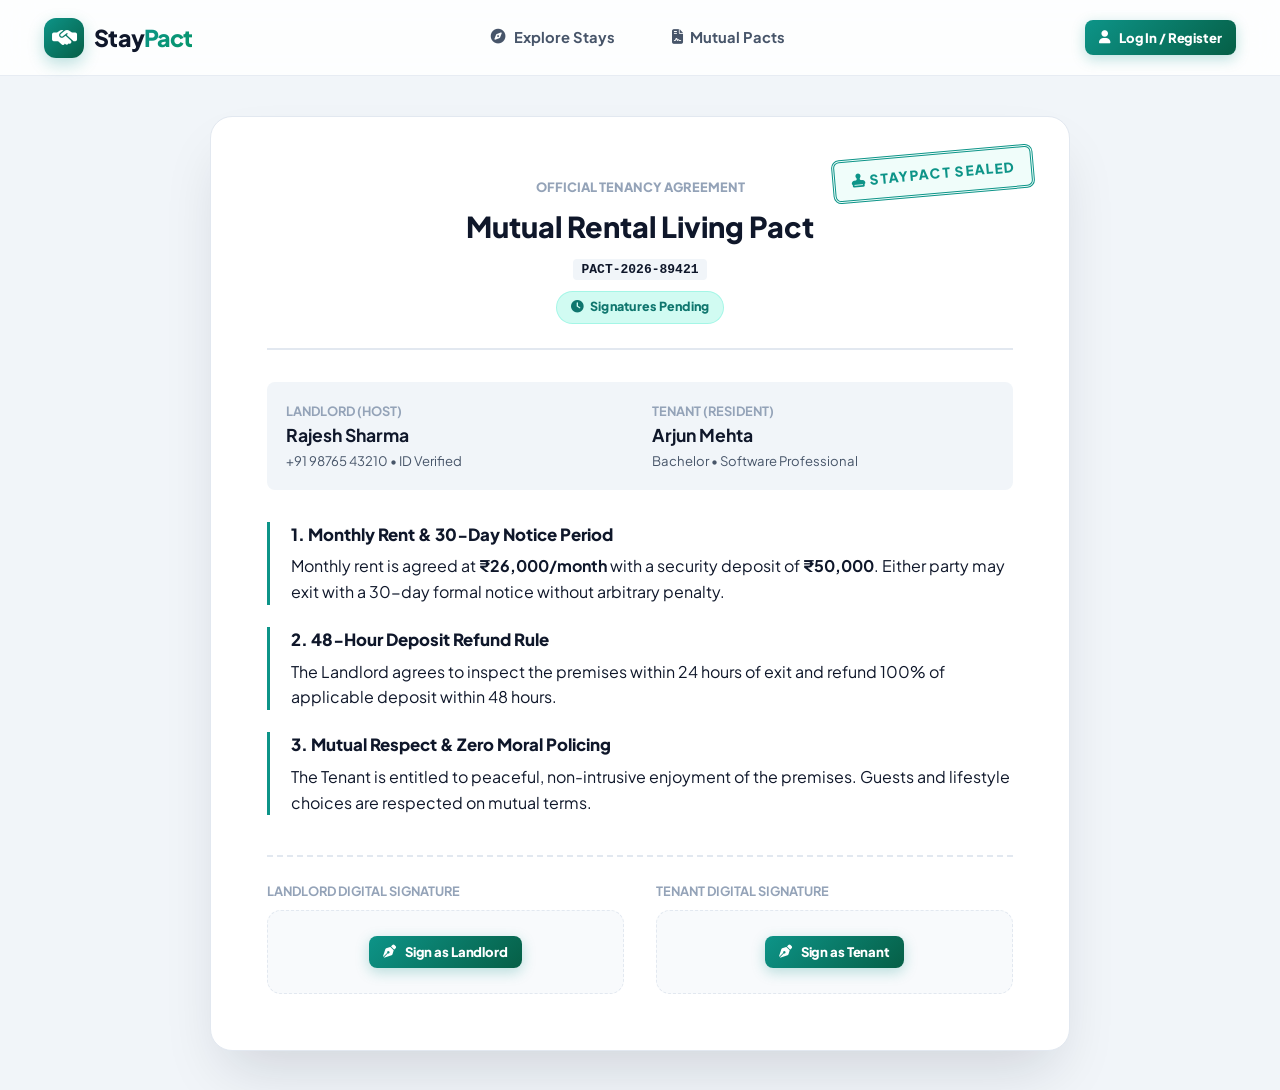
==== Frontend/html/agreement.html @ e6719d09 "Add project files" ====
<!DOCTYPE html>
<html lang="en">
<head>
  <meta charset="UTF-8">
  <meta name="viewport" content="width=device-width, initial-scale=1.0">
  <title>Digital Mutual Rental Pact | StayPact</title>
  
  <link rel="preconnect" href="https://fonts.googleapis.com">
  <link rel="preconnect" href="https://fonts.gstatic.com" crossorigin>
  <link href="https://fonts.googleapis.com/css2?family=Plus+Jakarta+Sans:wght@400;600;700;800&display=swap" rel="stylesheet">
  <link rel="stylesheet" href="https://cdnjs.cloudflare.com/ajax/libs/font-awesome/6.5.1/css/all.min.css">
  
  <link rel="stylesheet" href="css/style.css">
  <link rel="stylesheet" href="css/components.css">
</head>
<body style="background: #F1F5F9;">

  <nav class="navbar">
    <div class="container nav-wrapper">
      <a href="index.html" class="brand-logo">
        <div class="logo-icon"><i class="fa-solid fa-handshake-simple"></i></div>
        <span>Stay<span class="logo-highlight">Pact</span></span>
      </a>
      <button class="btn btn-outline btn-sm" onclick="window.print()"><i class="fa-solid fa-print"></i> Print / Save PDF</button>
    </div>
  </nav>

  <main class="container">
    <div class="agreement-document-paper">
      
      <div class="pact-stamp"><i class="fa-solid fa-stamp"></i> STAYPACT SEALED</div>

      <div style="text-align: center; border-bottom: 2px solid var(--border); padding-bottom: 1.5rem; margin-bottom: 2rem;">
        <span style="font-weight: 800; color: var(--text-muted); font-size: 0.8rem; text-transform: uppercase;">Official Tenancy Agreement</span>
        <h1 style="font-size: 1.8rem; font-weight: 900; margin: 0.3rem 0;">Mutual Rental Living Pact</h1>
        <span style="font-family: monospace; font-weight: 700; background: var(--bg-subtle); padding: 3px 8px; border-radius: 4px;">PACT-2026-89421</span>
        <div style="margin-top: 0.6rem;">
          <span class="badge badge-verified" id="pactStatusBadge"><i class="fa-solid fa-clock"></i> Signatures Pending</span>
        </div>
      </div>

      <!-- Parties -->
      <div style="display: grid; grid-template-columns: 1fr 1fr; gap: 1.5rem; background: var(--bg-subtle); padding: 1.2rem; border-radius: 8px; margin-bottom: 2rem;">
        <div>
          <h4 style="font-size: 0.8rem; color: var(--text-muted); text-transform: uppercase;">Landlord (Host)</h4>
          <div style="font-weight: 700; font-size: 1.1rem;">Rajesh Sharma</div>
          <div style="font-size: 0.82rem; color: var(--text-secondary);">+91 98765 43210 &bull; ID Verified</div>
        </div>
        <div>
          <h4 style="font-size: 0.8rem; color: var(--text-muted); text-transform: uppercase;">Tenant (Resident)</h4>
          <div style="font-weight: 700; font-size: 1.1rem;">Arjun Mehta</div>
          <div style="font-size: 0.82rem; color: var(--text-secondary);">Bachelor &bull; Software Professional</div>
        </div>
      </div>

      <!-- Clauses -->
      <div class="clause-block">
        <h4>1. Monthly Rent & 30-Day Notice Period</h4>
        <p>Monthly rent is agreed at <b>₹26,000/month</b> with a security deposit of <b>₹50,000</b>. Either party may exit with a 30-day formal notice without arbitrary penalty.</p>
      </div>

      <div class="clause-block">
        <h4>2. 48-Hour Deposit Refund Rule</h4>
        <p>The Landlord agrees to inspect the premises within 24 hours of exit and refund 100% of applicable deposit within 48 hours.</p>
      </div>

      <div class="clause-block">
        <h4>3. Mutual Respect & Zero Moral Policing</h4>
        <p>The Tenant is entitled to peaceful, non-intrusive enjoyment of the premises. Guests and lifestyle choices are respected on mutual terms.</p>
      </div>

      <!-- Interactive Signatures -->
      <div style="display: grid; grid-template-columns: 1fr 1fr; gap: 2rem; margin-top: 2.5rem; border-top: 2px dashed var(--border); padding-top: 1.5rem;">
        
        <div>
          <h5 style="color: var(--text-muted); font-size: 0.8rem; text-transform: uppercase; margin-bottom: 0.5rem;">Landlord Digital Signature</h5>
          <div id="landlordSignBox" class="signature-box">
            <button class="btn btn-primary btn-sm" onclick="signPact('landlord')">
              <i class="fa-solid fa-pen-nib"></i> Sign as Landlord
            </button>
          </div>
        </div>

        <div>
          <h5 style="color: var(--text-muted); font-size: 0.8rem; text-transform: uppercase; margin-bottom: 0.5rem;">Tenant Digital Signature</h5>
          <div id="tenantSignBox" class="signature-box">
            <button class="btn btn-primary btn-sm" onclick="signPact('tenant')">
              <i class="fa-solid fa-pen-nib"></i> Sign as Tenant
            </button>
          </div>
        </div>

      </div>

    </div>
  </main>

  <script src="js/app.js"></script>
</body>
</html>
---- Frontend/html/css/style.css ----
@import url('https://fonts.googleapis.com/css2?family=Plus+Jakarta+Sans:wght@400;500;600;700;800;900&display=swap');

/* ============================================================
   StayPact - Premium Design System (Modern Luxe & Glassmorphism)
   ============================================================ */

:root {
  /* Brand Palette */
  --primary: #0D9488;
  --primary-hover: #0F766E;
  --primary-light: #CCFBF1;
  --primary-glow: rgba(13, 148, 136, 0.28);
  --primary-gradient: linear-gradient(135deg, #0D9488 0%, #065F46 100%);
  
  --secondary: #6366F1;
  --secondary-hover: #4F46E5;
  --secondary-light: #EEF2FF;
  --secondary-gradient: linear-gradient(135deg, #6366F1 0%, #4338CA 100%);

  /* Neutrals & Dark Tones */
  --bg-main: #F8FAFC;
  --bg-surface: #FFFFFF;
  --bg-glass: rgba(255, 255, 255, 0.82);
  --bg-subtle: #F1F5F9;
  --border: #E2E8F0;
  --border-light: rgba(226, 232, 240, 0.7);

  --text-primary: #0F172A;
  --text-secondary: #475569;
  --text-muted: #94A3B8;

  /* Shadows & Depth */
  --shadow-sm: 0 2px 4px rgba(15, 23, 42, 0.04);
  --shadow-md: 0 8px 20px -4px rgba(15, 23, 42, 0.07);
  --shadow-lg: 0 16px 32px -6px rgba(15, 23, 42, 0.1);
  --shadow-xl: 0 25px 50px -12px rgba(15, 23, 42, 0.15);
  --shadow-glow: 0 8px 24px var(--primary-glow);

  /* Radius */
  --radius-sm: 8px;
  --radius-md: 14px;
  --radius-lg: 22px;
  --radius-full: 9999px;

  --font-family: 'Plus Jakarta Sans', system-ui, -apple-system, sans-serif;
  --transition: all 0.25s cubic-bezier(0.16, 1, 0.3, 1);
}

/* Base Reset */
*, *::before, *::after {
  box-sizing: border-box;
  margin: 0;
  padding: 0;
}

body {
  font-family: var(--font-family);
  background-color: var(--bg-main);
  background-image: 
    radial-gradient(circle at 10% 10%, rgba(204, 251, 241, 0.45) 0px, transparent 50%),
    radial-gradient(circle at 90% 20%, rgba(238, 242, 255, 0.45) 0px, transparent 50%);
  background-attachment: fixed;
  color: var(--text-primary);
  line-height: 1.6;
  -webkit-font-smoothing: antialiased;
  min-height: 100vh;
  display: flex;
  flex-direction: column;
}

a {
  color: inherit;
  text-decoration: none;
  transition: var(--transition);
}

button, input, select, textarea {
  font-family: inherit;
  font-size: inherit;
}

button {
  cursor: pointer;
  border: none;
  background: none;
  outline: none;
}

img {
  max-width: 100%;
  display: block;
}

.container {
  width: 100%;
  max-width: 1240px;
  margin: 0 auto;
  padding: 0 1.5rem;
}

/* Glassmorphic Navbar */
.navbar {
  position: sticky;
  top: 0;
  z-index: 100;
  background: rgba(255, 255, 255, 0.85);
  backdrop-filter: blur(16px);
  -webkit-backdrop-filter: blur(16px);
  border-bottom: 1px solid rgba(226, 232, 240, 0.8);
  height: 76px;
  display: flex;
  align-items: center;
  transition: var(--transition);
}

.navbar .nav-wrapper {
  display: flex;
  align-items: center;
  justify-content: space-between;
  width: 100%;
}

.brand-logo {
  display: flex;
  align-items: center;
  gap: 0.65rem;
  font-size: 1.45rem;
  font-weight: 900;
  letter-spacing: -0.04em;
  color: var(--text-primary);
}

.brand-logo .logo-icon {
  width: 40px;
  height: 40px;
  background: var(--primary-gradient);
  color: white;
  border-radius: 12px;
  display: flex;
  align-items: center;
  justify-content: center;
  font-size: 1.25rem;
  box-shadow: 0 6px 16px var(--primary-glow);
  transition: var(--transition);
}

.brand-logo:hover .logo-icon {
  transform: rotate(-5deg) scale(1.05);
}

.brand-logo .logo-highlight {
  background: linear-gradient(135deg, #0D9488 0%, #059669 100%);
  -webkit-background-clip: text;
  background-clip: text;
  -webkit-text-fill-color: transparent;
}

.nav-links {
  display: flex;
  align-items: center;
  gap: 2rem;
  list-style: none;
}

.nav-link {
  font-size: 0.92rem;
  font-weight: 700;
  color: var(--text-secondary);
  display: flex;
  align-items: center;
  gap: 0.45rem;
  padding: 0.4rem 0.8rem;
  border-radius: var(--radius-full);
}

.nav-link:hover, .nav-link.active {
  color: var(--primary);
  background: var(--primary-light);
}

/* Modern Gradient Buttons */
.btn {
  display: inline-flex;
  align-items: center;
  justify-content: center;
  gap: 0.55rem;
  padding: 0.7rem 1.4rem;
  border-radius: var(--radius-md);
  font-weight: 800;
  font-size: 0.92rem;
  letter-spacing: -0.01em;
  transition: var(--transition);
  text-align: center;
  white-space: nowrap;
}

.btn-primary {
  background: var(--primary-gradient);
  color: white;
  box-shadow: 0 4px 14px var(--primary-glow);
}

.btn-primary:hover {
  transform: translateY(-2px);
  box-shadow: 0 8px 22px var(--primary-glow);
}

.btn-outline {
  background: rgba(255, 255, 255, 0.9);
  border: 1.5px solid var(--border);
  color: var(--text-primary);
  backdrop-filter: blur(8px);
}

.btn-outline:hover {
  border-color: var(--primary);
  color: var(--primary);
  background: var(--primary-light);
  transform: translateY(-2px);
}

.btn-sm {
  padding: 0.45rem 0.9rem;
  font-size: 0.82rem;
  border-radius: var(--radius-sm);
}

.btn-lg {
  padding: 0.9rem 2rem;
  font-size: 1.05rem;
  border-radius: var(--radius-lg);
}

/* Badges */
.badge {
  display: inline-flex;
  align-items: center;
  gap: 0.45rem;
  padding: 0.35rem 0.85rem;
  border-radius: var(--radius-full);
  font-size: 0.78rem;
  font-weight: 800;
  letter-spacing: 0.02em;
  backdrop-filter: blur(8px);
}

.badge-bachelor {
  background: rgba(224, 231, 255, 0.9);
  color: #3730A3;
  border: 1px solid rgba(199, 210, 254, 0.8);
}

.badge-family {
  background: rgba(254, 243, 199, 0.9);
  color: #92400E;
  border: 1px solid rgba(253, 230, 138, 0.8);
}

.badge-verified {
  background: rgba(204, 251, 241, 0.9);
  color: #0F766E;
  border: 1px solid rgba(153, 246, 228, 0.8);
}

/* Footer */
.footer {
  margin-top: auto;
  background: #0B1120;
  color: #94A3B8;
  padding: 4rem 0 2rem;
  font-size: 0.92rem;
  border-top: 1px solid #1E293B;
}

.footer-grid {
  display: grid;
  grid-template-columns: 2fr repeat(3, 1fr);
  gap: 3rem;
  margin-bottom: 3rem;
}

.footer-title {
  color: white;
  font-size: 1rem;
  font-weight: 800;
  margin-bottom: 1.2rem;
  letter-spacing: -0.02em;
}

.footer-links {
  list-style: none;
  display: flex;
  flex-direction: column;
  gap: 0.75rem;
}

.footer-links a:hover {
  color: white;
  transform: translateX(4px);
}

@media (max-width: 900px) {
  .nav-links { display: none; }
  .footer-grid { grid-template-columns: 1fr 1fr; gap: 2rem; }
}
@media (max-width: 600px) {
  .footer-grid { grid-template-columns: 1fr; }
}
---- Frontend/html/css/components.css ----
/* ============================================================
   StayPact - Premium Component Styles
   ============================================================ */

/* Floating Hero Search Box */
.hero-search-wrapper {
  background: rgba(255, 255, 255, 0.92);
  backdrop-filter: blur(20px);
  -webkit-backdrop-filter: blur(20px);
  border-radius: var(--radius-lg);
  box-shadow: 0 24px 60px -15px rgba(15, 23, 42, 0.12), 0 0 0 1px rgba(255, 255, 255, 0.8);
  border: 1px solid var(--border);
  padding: 1.2rem;
  display: grid;
  grid-template-columns: 1.2fr 1fr 1fr auto;
  gap: 1.2rem;
  align-items: center;
  transition: var(--transition);
}

.hero-search-wrapper:focus-within {
  box-shadow: 0 30px 70px -12px var(--primary-glow), 0 0 0 2px var(--primary);
}

.search-field {
  display: flex;
  flex-direction: column;
  gap: 0.35rem;
  padding: 0.5rem 0.9rem;
  border-radius: var(--radius-md);
  transition: var(--transition);
  background: var(--bg-subtle);
  border: 1px solid transparent;
}

.search-field:hover, .search-field:focus-within {
  background: white;
  border-color: var(--border);
  box-shadow: var(--shadow-sm);
}

.search-field label {
  font-size: 0.72rem;
  font-weight: 800;
  text-transform: uppercase;
  letter-spacing: 0.05em;
  color: var(--text-muted);
}

.search-field input, .search-field select {
  border: none;
  background: transparent;
  font-size: 0.98rem;
  font-weight: 700;
  color: var(--text-primary);
  outline: none;
  width: 100%;
  cursor: pointer;
}

/* Category Filter Pills */
.category-pills-row {
  display: flex;
  align-items: center;
  gap: 0.8rem;
  overflow-x: auto;
  padding: 1.2rem 0;
  scrollbar-width: none;
}
.category-pills-row::-webkit-scrollbar { display: none; }

.category-pill {
  padding: 0.65rem 1.3rem;
  background: rgba(255, 255, 255, 0.85);
  backdrop-filter: blur(8px);
  border: 1px solid var(--border);
  border-radius: var(--radius-full);
  font-size: 0.88rem;
  font-weight: 700;
  color: var(--text-secondary);
  white-space: nowrap;
  cursor: pointer;
  box-shadow: var(--shadow-sm);
  transition: var(--transition);
}

.category-pill:hover, .category-pill.active {
  background: var(--primary);
  border-color: var(--primary);
  color: white;
  transform: translateY(-2px);
  box-shadow: 0 6px 18px var(--primary-glow);
}

/* Luxe Property Cards */
.property-grid {
  display: grid;
  grid-template-columns: repeat(auto-fill, minmax(320px, 1fr));
  gap: 2rem;
}

.property-card {
  background: rgba(255, 255, 255, 0.95);
  backdrop-filter: blur(12px);
  border-radius: var(--radius-lg);
  border: 1px solid rgba(226, 232, 240, 0.9);
  overflow: hidden;
  box-shadow: 0 4px 16px rgba(15, 23, 42, 0.05);
  transition: transform 0.35s cubic-bezier(0.16, 1, 0.3, 1), box-shadow 0.35s cubic-bezier(0.16, 1, 0.3, 1);
  display: flex;
  flex-direction: column;
}

.property-card:hover {
  transform: translateY(-8px);
  box-shadow: 0 20px 40px -10px rgba(15, 23, 42, 0.12), 0 0 0 1px rgba(13, 148, 136, 0.4);
}

.card-img-container {
  position: relative;
  width: 100%;
  height: 230px;
  background: #E2E8F0;
  overflow: hidden;
}

.card-img-container img {
  width: 100%;
  height: 100%;
  object-fit: cover;
  transition: transform 0.6s cubic-bezier(0.16, 1, 0.3, 1);
}

.property-card:hover .card-img-container img {
  transform: scale(1.08);
}

.card-badge-top-left {
  position: absolute;
  top: 14px;
  left: 14px;
  z-index: 2;
}

.card-body {
  padding: 1.4rem;
  display: flex;
  flex-direction: column;
  gap: 0.85rem;
  flex: 1;
}

.card-location {
  font-size: 0.82rem;
  font-weight: 700;
  color: var(--primary);
  display: flex;
  align-items: center;
  gap: 0.35rem;
}

.card-title {
  font-size: 1.15rem;
  font-weight: 800;
  color: var(--text-primary);
  line-height: 1.4;
  letter-spacing: -0.02em;
}

.card-title:hover {
  color: var(--primary);
}

/* Mutual Terms Accent Box */
.card-terms-box {
  background: rgba(240, 253, 244, 0.9);
  border: 1px dashed #86EFAC;
  border-radius: var(--radius-md);
  padding: 0.65rem 0.9rem;
  font-size: 0.8rem;
  font-weight: 700;
  color: #166534;
  display: flex;
  align-items: center;
  justify-content: space-between;
}

.card-footer {
  margin-top: auto;
  padding-top: 1rem;
  border-top: 1px solid var(--border);
  display: flex;
  align-items: center;
  justify-content: space-between;
}

.price-amount {
  font-size: 1.4rem;
  font-weight: 900;
  color: var(--text-primary);
  letter-spacing: -0.03em;
}

/* Split Explorer Layout */
.explorer-layout {
  display: grid;
  grid-template-columns: 1.2fr 1fr;
  height: calc(100vh - 76px);
  overflow: hidden;
}

.explorer-listings-pane {
  overflow-y: auto;
  padding: 1.8rem 2.2rem;
}

.explorer-map-pane {
  height: 100%;
}

#leafletMap {
  width: 100%;
  height: 100%;
}

/* Modern Glowing Map Price Pin */
.map-price-pin {
  background: white;
  border: 2px solid var(--primary);
  border-radius: var(--radius-full);
  padding: 5px 12px;
  font-weight: 800;
  font-size: 0.85rem;
  color: var(--text-primary);
  box-shadow: 0 6px 16px rgba(15, 23, 42, 0.2);
  transition: var(--transition);
}

.map-price-pin:hover {
  background: var(--primary);
  color: white;
  transform: scale(1.12);
}

/* Official Digital Agreement Paper */
.agreement-document-paper {
  background: #FFFFFF;
  border: 1px solid var(--border);
  border-radius: var(--radius-lg);
  box-shadow: 0 30px 60px -15px rgba(15, 23, 42, 0.15);
  max-width: 860px;
  margin: 2.5rem auto;
  padding: 3.5rem;
  position: relative;
}

.pact-stamp {
  position: absolute;
  top: 35px;
  right: 35px;
  border: 3px double #0D9488;
  color: #0D9488;
  padding: 8px 16px;
  font-size: 0.85rem;
  font-weight: 900;
  letter-spacing: 0.1em;
  text-transform: uppercase;
  border-radius: 8px;
  transform: rotate(-5deg);
  background: #F0FDFA;
}

.clause-block {
  border-left: 3.5px solid var(--primary);
  padding-left: 1.3rem;
  margin-bottom: 1.4rem;
}

.clause-block h4 {
  font-size: 1.05rem;
  font-weight: 800;
  margin-bottom: 0.3rem;
}

.signature-box {
  background: #F8FAFC;
  border: 1.5px dashed var(--border);
  border-radius: var(--radius-md);
  padding: 1.6rem;
  text-align: center;
  transition: var(--transition);
}

.signature-box.signed {
  border-color: #10B981;
  background: #F0FDF4;
}

.digital-signature-line {
  font-family: 'Brush Script MT', cursive, sans-serif;
  font-size: 2.2rem;
  color: #0F766E;
  margin: 0.8rem 0 0.3rem;
}

/* Modal Dialog */
.modal-overlay {
  position: fixed;
  top: 0; left: 0; width: 100%; height: 100%;
  background: rgba(15, 23, 42, 0.6);
  backdrop-filter: blur(8px);
  -webkit-backdrop-filter: blur(8px);
  z-index: 1000;
  display: flex;
  align-items: center;
  justify-content: center;
  padding: 1.5rem;
  opacity: 0;
  visibility: hidden;
  transition: var(--transition);
}

.modal-overlay.active {
  opacity: 1;
  visibility: visible;
}

.modal-card {
  background: white;
  border-radius: var(--radius-lg);
  max-width: 620px;
  width: 100%;
  max-height: 90vh;
  overflow-y: auto;
  padding: 2.2rem;
  box-shadow: var(--shadow-xl);
  transform: translateY(20px) scale(0.97);
  transition: var(--transition);
}

.modal-overlay.active .modal-card {
  transform: translateY(0) scale(1);
}

.modal-header {
  display: flex;
  align-items: center;
  justify-content: space-between;
  margin-bottom: 1.4rem;
  border-bottom: 1px solid var(--border);
  padding-bottom: 0.9rem;
}

.modal-header h3 {
  font-size: 1.3rem;
  font-weight: 800;
  letter-spacing: -0.02em;
}

/* Toast Notification */
.toast {
  position: fixed;
  bottom: 28px;
  right: 28px;
  background: #065F46;
  color: white;
  padding: 0.9rem 1.6rem;
  border-radius: var(--radius-md);
  box-shadow: 0 20px 35px -10px rgba(6, 95, 70, 0.5);
  font-weight: 700;
  z-index: 9999;
  display: flex;
  align-items: center;
  gap: 0.6rem;
  animation: toastIn 0.3s ease;
}

@keyframes toastIn {
  from { transform: translateY(100%); opacity: 0; }
  to { transform: translateY(0); opacity: 1; }
}

@media (max-width: 1024px) {
  .hero-search-wrapper { grid-template-columns: 1fr 1fr; }
  .explorer-layout { grid-template-columns: 1fr; height: auto; }
  .explorer-map-pane { display: none; }
}
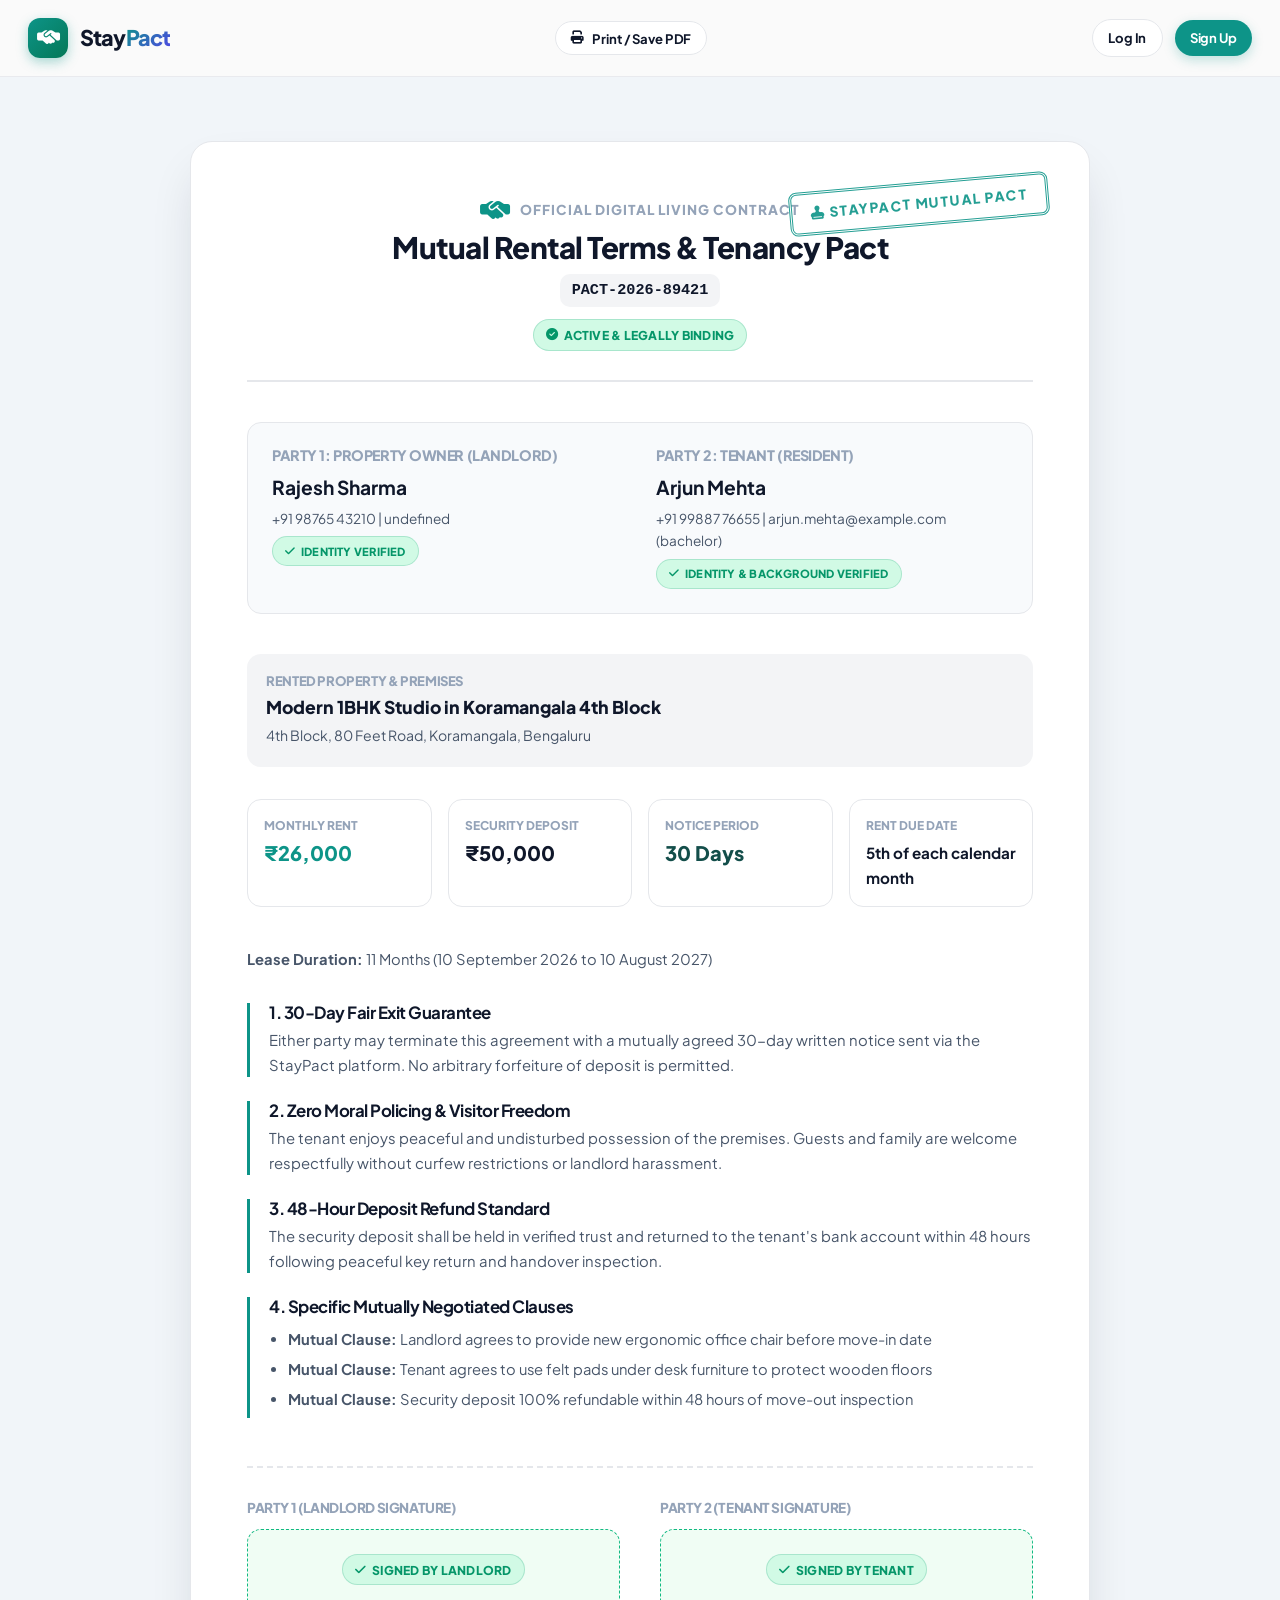
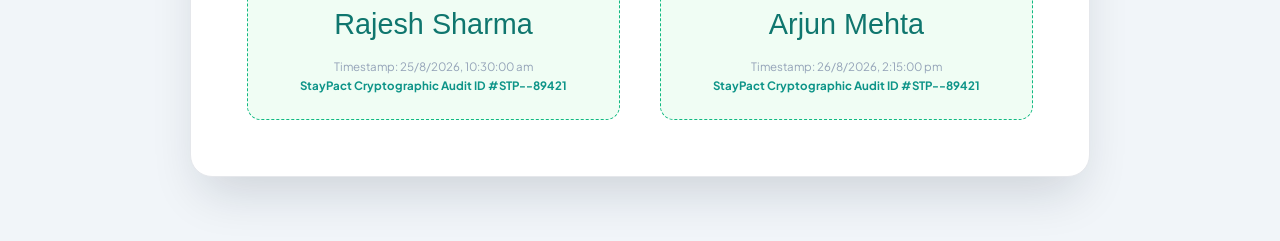
==== commit 78b6897b: "Changed js and added chat feature along  with better signup page" ====
--- a/Frontend/html/agreement.html
+++ b/Frontend/html/agreement.html
@@ -3,98 +3,255 @@
 <head>
   <meta charset="UTF-8">
   <meta name="viewport" content="width=device-width, initial-scale=1.0">
-  <title>Digital Mutual Rental Pact | StayPact</title>
+  <title>Digital Mutual Rental Pact | StayPact Verified Contract</title>
   
+  <!-- Google Fonts & Font Awesome Icons -->
   <link rel="preconnect" href="https://fonts.googleapis.com">
   <link rel="preconnect" href="https://fonts.gstatic.com" crossorigin>
-  <link href="https://fonts.googleapis.com/css2?family=Plus+Jakarta+Sans:wght@400;600;700;800&display=swap" rel="stylesheet">
+  <link href="https://fonts.googleapis.com/css2?family=Plus+Jakarta+Sans:wght@400;500;600;700;800;900&display=swap" rel="stylesheet">
   <link rel="stylesheet" href="https://cdnjs.cloudflare.com/ajax/libs/font-awesome/6.5.1/css/all.min.css">
   
+  <!-- CSS Styles -->
   <link rel="stylesheet" href="css/style.css">
   <link rel="stylesheet" href="css/components.css">
+  <link rel="stylesheet" href="css/dashboards.css">
+  <style>
+    .modal-overlay {
+      display: none;
+      position: fixed;
+      top: 0;
+      left: 0;
+      right: 0;
+      bottom: 0;
+      background: rgba(15, 23, 42, 0.7);
+      backdrop-filter: blur(6px);
+      z-index: 1000;
+      align-items: center;
+      justify-content: center;
+      padding: 1rem;
+    }
+    .modal-overlay.active {
+      display: flex;
+    }
+    .modal-card {
+      background: white;
+      border-radius: var(--radius-lg);
+      max-width: 500px;
+      width: 100%;
+      box-shadow: var(--shadow-xl);
+      overflow: hidden;
+      border: 1px solid var(--border);
+    }
+    .modal-header {
+      display: flex;
+      justify-content: space-between;
+      align-items: center;
+      padding: 1.2rem 1.5rem;
+      border-bottom: 1px solid var(--border);
+    }
+    .modal-close-btn {
+      font-size: 1.5rem;
+      color: var(--text-muted);
+      cursor: pointer;
+    }
+    .modal-body {
+      padding: 1.5rem;
+    }
+    .modal-footer {
+      display: flex;
+      justify-content: flex-end;
+      gap: 0.8rem;
+      padding: 1rem 1.5rem;
+      border-top: 1px solid var(--border);
+      background: #F8FAFC;
+    }
+  </style>
 </head>
 <body style="background: #F1F5F9;">
 
+  <!-- Navbar -->
   <nav class="navbar">
     <div class="container nav-wrapper">
       <a href="index.html" class="brand-logo">
-        <div class="logo-icon"><i class="fa-solid fa-handshake-simple"></i></div>
-        <span>Stay<span class="logo-highlight">Pact</span></span>
+        <div class="logo-symbol"><i class="fa-solid fa-handshake-simple"></i></div>
+        <span class="logo-text">Stay<span class="logo-highlight">Pact</span></span>
       </a>
-      <button class="btn btn-outline btn-sm" onclick="window.print()"><i class="fa-solid fa-print"></i> Print / Save PDF</button>
+
+      <div style="display: flex; align-items: center; gap: 1rem;">
+        <button class="btn btn-outline btn-sm" onclick="printAgreement()">
+          <i class="fa-solid fa-print"></i> Print / Save PDF
+        </button>
+      </div>
+
+      <div class="nav-actions" id="navActions">
+        <!-- Injected via main.js -->
+      </div>
     </div>
   </nav>
 
-  <main class="container">
+  <!-- Agreement Document Paper Layout -->
+  <main class="container" style="padding: 2rem 0;">
+    
     <div class="agreement-document-paper">
       
-      <div class="pact-stamp"><i class="fa-solid fa-stamp"></i> STAYPACT SEALED</div>
-
-      <div style="text-align: center; border-bottom: 2px solid var(--border); padding-bottom: 1.5rem; margin-bottom: 2rem;">
-        <span style="font-weight: 800; color: var(--text-muted); font-size: 0.8rem; text-transform: uppercase;">Official Tenancy Agreement</span>
-        <h1 style="font-size: 1.8rem; font-weight: 900; margin: 0.3rem 0;">Mutual Rental Living Pact</h1>
-        <span style="font-family: monospace; font-weight: 700; background: var(--bg-subtle); padding: 3px 8px; border-radius: 4px;">PACT-2026-89421</span>
-        <div style="margin-top: 0.6rem;">
-          <span class="badge badge-verified" id="pactStatusBadge"><i class="fa-solid fa-clock"></i> Signatures Pending</span>
-        </div>
-      </div>
-
-      <!-- Parties -->
-      <div style="display: grid; grid-template-columns: 1fr 1fr; gap: 1.5rem; background: var(--bg-subtle); padding: 1.2rem; border-radius: 8px; margin-bottom: 2rem;">
+      <!-- Watermark Badge -->
+      <div class="pact-watermark-stamp">
+        <i class="fa-solid fa-stamp"></i> STAYPACT MUTUAL PACT
+      </div>
+
+      <!-- Agreement Header -->
+      <div class="agreement-header">
+        <div style="display: flex; align-items: center; justify-content: center; gap: 0.6rem; margin-bottom: 0.5rem;">
+          <i class="fa-solid fa-handshake-simple" style="color: var(--primary); font-size: 1.5rem;"></i>
+          <span style="font-weight: 800; text-transform: uppercase; letter-spacing: 1px; color: var(--text-muted); font-size: 0.85rem;">Official Digital Living Contract</span>
+        </div>
+        <h1>Mutual Rental Terms & Tenancy Pact</h1>
+        <div class="pact-number-tag" id="pactNumberDisplay">PACT-2026-89421</div>
+        <div style="margin-top: 0.8rem;">
+          <span class="badge badge-verified" id="pactStatusBadge"><i class="fa-solid fa-circle-check"></i> Active & Legally Binding</span>
+        </div>
+      </div>
+
+      <!-- Parties Section -->
+      <div class="parties-grid">
+        <div class="party-box">
+          <h4>Party 1: Property Owner (Landlord)</h4>
+          <div class="party-name" id="pactLandlordName">Rajesh Sharma</div>
+          <div style="font-size: 0.85rem; color: var(--text-secondary); margin-top: 4px;" id="pactLandlordContact">
+            +91 98765 43210 &bull; landlord.rajesh@staypact.com
+          </div>
+          <span class="badge badge-verified" style="font-size: 0.7rem; margin-top: 6px;"><i class="fa-solid fa-check"></i> Identity Verified</span>
+        </div>
+
+        <div class="party-box">
+          <h4>Party 2: Tenant (Resident)</h4>
+          <div class="party-name" id="pactTenantName">Arjun Mehta</div>
+          <div style="font-size: 0.85rem; color: var(--text-secondary); margin-top: 4px;" id="pactTenantContact">
+            +91 99887 76655 &bull; bachelor.arjun@staypact.com
+          </div>
+          <span class="badge badge-verified" style="font-size: 0.7rem; margin-top: 6px;"><i class="fa-solid fa-check"></i> Identity & Background Verified</span>
+        </div>
+      </div>
+
+      <!-- Rented Premises -->
+      <div style="margin-bottom: 2rem; background: var(--bg-subtle); padding: 1.2rem; border-radius: var(--radius-md);">
+        <h4 style="font-size: 0.82rem; font-weight: 800; color: var(--text-muted); text-transform: uppercase; margin-bottom: 0.3rem;">Rented Property & Premises</h4>
+        <div id="pactPropertyTitle" style="font-weight: 800; font-size: 1.1rem; color: var(--text-primary);">-</div>
+        <div id="pactPropertyAddress" style="font-size: 0.88rem; color: var(--text-secondary); margin-top: 2px;">-</div>
+      </div>
+
+      <!-- Key Agreed Commercials -->
+      <div style="display: grid; grid-template-columns: repeat(auto-fit, minmax(160px, 1fr)); gap: 1rem; margin-bottom: 2.5rem;">
+        <div style="border: 1px solid var(--border); padding: 1rem; border-radius: var(--radius-md);">
+          <div style="font-size: 0.75rem; color: var(--text-muted); font-weight: 800; text-transform: uppercase;">Monthly Rent</div>
+          <div id="pactRent" style="font-size: 1.25rem; font-weight: 900; color: var(--primary);">₹0</div>
+        </div>
+        <div style="border: 1px solid var(--border); padding: 1rem; border-radius: var(--radius-md);">
+          <div style="font-size: 0.75rem; color: var(--text-muted); font-weight: 800; text-transform: uppercase;">Security Deposit</div>
+          <div id="pactDeposit" style="font-size: 1.25rem; font-weight: 800; color: var(--text-primary);">₹0</div>
+        </div>
+        <div style="border: 1px solid var(--border); padding: 1rem; border-radius: var(--radius-md);">
+          <div style="font-size: 0.75rem; color: var(--text-muted); font-weight: 800; text-transform: uppercase;">Notice Period</div>
+          <div id="pactNotice" style="font-size: 1.25rem; font-weight: 800; color: var(--primary-dark);">30 Days</div>
+        </div>
+        <div style="border: 1px solid var(--border); padding: 1rem; border-radius: var(--radius-md);">
+          <div style="font-size: 0.75rem; color: var(--text-muted); font-weight: 800; text-transform: uppercase;">Rent Due Date</div>
+          <div id="pactDueDay" style="font-size: 0.95rem; font-weight: 700; color: var(--text-primary); margin-top: 4px;">5th of Month</div>
+        </div>
+      </div>
+
+      <div style="margin-bottom: 2rem; font-size: 0.92rem; color: var(--text-secondary);">
+        <strong>Lease Duration:</strong> <span id="pactDuration">-</span>
+      </div>
+
+      <!-- Codified Mutual Terms & Special Agreements -->
+      <div class="clauses-section">
+        
+        <div class="clause-block">
+          <h4>1. 30-Day Fair Exit Guarantee</h4>
+          <p>Either party may terminate this agreement with a mutually agreed 30-day written notice sent via the StayPact platform. No arbitrary forfeiture of deposit is permitted.</p>
+        </div>
+
+        <div class="clause-block">
+          <h4>2. Zero Moral Policing & Visitor Freedom</h4>
+          <p>The tenant enjoys peaceful and undisturbed possession of the premises. Guests and family are welcome respectfully without curfew restrictions or landlord harassment.</p>
+        </div>
+
+        <div class="clause-block">
+          <h4>3. 48-Hour Deposit Refund Standard</h4>
+          <p>The security deposit shall be held in verified trust and returned to the tenant's bank account within 48 hours following peaceful key return and handover inspection.</p>
+        </div>
+
+        <div class="clause-block">
+          <h4>4. Specific Mutually Negotiated Clauses</h4>
+          <ul id="pactSpecialClauses" style="margin-top: 0.6rem; padding-left: 1.2rem; font-size: 0.92rem; color: var(--text-secondary);">
+            <!-- Injected via agreement.js -->
+          </ul>
+        </div>
+
+      </div>
+
+      <!-- Digital Signatures Section -->
+      <div class="signatures-section">
         <div>
-          <h4 style="font-size: 0.8rem; color: var(--text-muted); text-transform: uppercase;">Landlord (Host)</h4>
-          <div style="font-weight: 700; font-size: 1.1rem;">Rajesh Sharma</div>
-          <div style="font-size: 0.82rem; color: var(--text-secondary);">+91 98765 43210 &bull; ID Verified</div>
-        </div>
+          <h4 style="font-size: 0.85rem; font-weight: 800; color: var(--text-muted); text-transform: uppercase; margin-bottom: 0.8rem;">Party 1 (Landlord Signature)</h4>
+          <div id="landlordSignBox">
+            <!-- Injected via agreement.js -->
+          </div>
+        </div>
+
         <div>
-          <h4 style="font-size: 0.8rem; color: var(--text-muted); text-transform: uppercase;">Tenant (Resident)</h4>
-          <div style="font-weight: 700; font-size: 1.1rem;">Arjun Mehta</div>
-          <div style="font-size: 0.82rem; color: var(--text-secondary);">Bachelor &bull; Software Professional</div>
-        </div>
-      </div>
-
-      <!-- Clauses -->
-      <div class="clause-block">
-        <h4>1. Monthly Rent & 30-Day Notice Period</h4>
-        <p>Monthly rent is agreed at <b>₹26,000/month</b> with a security deposit of <b>₹50,000</b>. Either party may exit with a 30-day formal notice without arbitrary penalty.</p>
-      </div>
-
-      <div class="clause-block">
-        <h4>2. 48-Hour Deposit Refund Rule</h4>
-        <p>The Landlord agrees to inspect the premises within 24 hours of exit and refund 100% of applicable deposit within 48 hours.</p>
-      </div>
-
-      <div class="clause-block">
-        <h4>3. Mutual Respect & Zero Moral Policing</h4>
-        <p>The Tenant is entitled to peaceful, non-intrusive enjoyment of the premises. Guests and lifestyle choices are respected on mutual terms.</p>
-      </div>
-
-      <!-- Interactive Signatures -->
-      <div style="display: grid; grid-template-columns: 1fr 1fr; gap: 2rem; margin-top: 2.5rem; border-top: 2px dashed var(--border); padding-top: 1.5rem;">
-        
-        <div>
-          <h5 style="color: var(--text-muted); font-size: 0.8rem; text-transform: uppercase; margin-bottom: 0.5rem;">Landlord Digital Signature</h5>
-          <div id="landlordSignBox" class="signature-box">
-            <button class="btn btn-primary btn-sm" onclick="signPact('landlord')">
-              <i class="fa-solid fa-pen-nib"></i> Sign as Landlord
-            </button>
-          </div>
-        </div>
-
-        <div>
-          <h5 style="color: var(--text-muted); font-size: 0.8rem; text-transform: uppercase; margin-bottom: 0.5rem;">Tenant Digital Signature</h5>
-          <div id="tenantSignBox" class="signature-box">
-            <button class="btn btn-primary btn-sm" onclick="signPact('tenant')">
-              <i class="fa-solid fa-pen-nib"></i> Sign as Tenant
-            </button>
-          </div>
-        </div>
-
+          <h4 style="font-size: 0.85rem; font-weight: 800; color: var(--text-muted); text-transform: uppercase; margin-bottom: 0.8rem;">Party 2 (Tenant Signature)</h4>
+          <div id="tenantSignBox">
+            <!-- Injected via agreement.js -->
+          </div>
+        </div>
       </div>
 
     </div>
+
   </main>
 
-  <script src="js/app.js"></script>
+  <!-- Digital Signature E-Sign Modal -->
+  <div class="modal-overlay" id="signingModal">
+    <div class="modal-card">
+      <div class="modal-header">
+        <h3 style="font-size: 1.15rem; font-weight: 800;"><i class="fa-solid fa-pen-nib" style="color: var(--primary);"></i> Cryptographic Digital Consent</h3>
+        <button class="modal-close-btn" onclick="closeSigningModal()">&times;</button>
+      </div>
+
+      <form onsubmit="confirmDigitalSignature(event)">
+        <div class="modal-body" style="display: flex; flex-direction: column; gap: 1rem;">
+          
+          <p style="font-size: 0.88rem; color: var(--text-secondary);">
+            By entering your full name below, you affix your legally binding digital consent to this StayPact Mutual Agreement.
+          </p>
+
+          <div>
+            <label style="font-size: 0.8rem; font-weight: 800; color: var(--text-muted); text-transform: uppercase;">Full Legal Name</label>
+            <input type="text" id="signFullNameInput" required placeholder="e.g. Arjun Mehta" style="width: 100%; padding: 0.7rem; border: 1.5px solid var(--primary); border-radius: 6px; font-weight: 700; font-size: 1rem;">
+          </div>
+
+          <div>
+            <label style="font-size: 0.8rem; font-weight: 800; color: var(--text-muted); text-transform: uppercase;">Optional Note / Consent Remark</label>
+            <input type="text" id="signCommentsInput" placeholder="I agree to all mutual clauses and terms" style="width: 100%; padding: 0.6rem; border: 1px solid var(--border); border-radius: 6px;">
+          </div>
+
+        </div>
+
+        <div class="modal-footer">
+          <button type="button" class="btn btn-outline" onclick="closeSigningModal()">Cancel</button>
+          <button type="submit" id="confirmSignBtn" class="btn btn-primary">
+            Sign & Commit Pact
+          </button>
+        </div>
+      </form>
+    </div>
+  </div>
+
+  <!-- Scripts -->
+  <script src="js/api.js"></script>
+  <script src="js/main.js"></script>
+  <script src="js/agreement.js"></script>
 </body>
 </html>
--- a/Frontend/html/css/style.css
+++ b/Frontend/html/css/style.css
@@ -1,71 +1,123 @@
-@import url('https://fonts.googleapis.com/css2?family=Plus+Jakarta+Sans:wght@400;500;600;700;800;900&display=swap');
-
-/* ============================================================
-   StayPact - Premium Design System (Modern Luxe & Glassmorphism)
-   ============================================================ */
+/* ============================================================
+   StayPact - Luxury Architectural Design System (2026 Edition)
+   Inspired by Blueground, Sonder, Landing & Modern Bento UI
+   ============================================================ */
+
+@import url('https://fonts.googleapis.com/css2?family=Plus+Jakarta+Sans:wght@300;400;500;600;700;800;900&family=Space+Grotesk:wght@500;600;700&family=JetBrains+Mono:wght@400;500;600&display=swap');
 
 :root {
-  /* Brand Palette */
-  --primary: #0D9488;
+  /* Brand Master Identity */
+  --primary: #0D9488;               /* Emerald Teal */
   --primary-hover: #0F766E;
-  --primary-light: #CCFBF1;
+  --primary-light: #F0FDFA;
+  --primary-muted: #CCFBF1;
+  --primary-dark: #134E4A;
   --primary-glow: rgba(13, 148, 136, 0.28);
-  --primary-gradient: linear-gradient(135deg, #0D9488 0%, #065F46 100%);
+  --primary-gradient: linear-gradient(135deg, #0D9488 0%, #047857 100%);
   
-  --secondary: #6366F1;
-  --secondary-hover: #4F46E5;
+  --secondary: #4F46E5;             /* Electric Indigo */
+  --secondary-hover: #4338CA;
   --secondary-light: #EEF2FF;
   --secondary-gradient: linear-gradient(135deg, #6366F1 0%, #4338CA 100%);
 
-  /* Neutrals & Dark Tones */
-  --bg-main: #F8FAFC;
+  --accent-amber: #D97706;          /* Warm Escrow Gold */
+  --accent-amber-bg: #FEF3C7;
+  --accent-rose: #E11D48;           /* Coral Rose */
+  --accent-rose-bg: #FFE4E6;
+  --accent-emerald: #059669;        /* Verified Trust Mint */
+  --accent-emerald-bg: #D1FAE5;
+  --accent-cyan: #0284C7;
+  --accent-cyan-bg: #E0F2FE;
+
+  /* Surfaces & Backgrounds */
+  --bg-main: #FBFBFA;               /* Warm Alabaster Canvas */
   --bg-surface: #FFFFFF;
-  --bg-glass: rgba(255, 255, 255, 0.82);
-  --bg-subtle: #F1F5F9;
-  --border: #E2E8F0;
-  --border-light: rgba(226, 232, 240, 0.7);
-
-  --text-primary: #0F172A;
-  --text-secondary: #475569;
-  --text-muted: #94A3B8;
-
-  /* Shadows & Depth */
-  --shadow-sm: 0 2px 4px rgba(15, 23, 42, 0.04);
-  --shadow-md: 0 8px 20px -4px rgba(15, 23, 42, 0.07);
-  --shadow-lg: 0 16px 32px -6px rgba(15, 23, 42, 0.1);
-  --shadow-xl: 0 25px 50px -12px rgba(15, 23, 42, 0.15);
-  --shadow-glow: 0 8px 24px var(--primary-glow);
-
-  /* Radius */
-  --radius-sm: 8px;
+  --bg-subtle: #F3F4F6;
+  --bg-dark: #0B0F17;               /* Deep Noir Hero Contrast */
+  --bg-dark-card: #151C28;
+  --bg-dark-border: rgba(255, 255, 255, 0.1);
+  --bg-glass: rgba(255, 255, 255, 0.85);
+  --bg-glass-dark: rgba(15, 23, 42, 0.88);
+
+  /* Borders & Dividers */
+  --border: #E5E7EB;
+  --border-light: rgba(229, 231, 235, 0.7);
+  --border-focus: #0D9488;
+
+  /* Typography */
+  --text-primary: #0F172A;          /* Deep Slate */
+  --text-secondary: #475569;        /* Neutral Slate */
+  --text-muted: #94A3B8;           /* Cool Gray */
+  --text-inverse: #FFFFFF;
+  --text-dark-muted: #94A3B8;
+
+  /* Elevation Shadows */
+  --shadow-xs: 0 1px 2px 0 rgba(0, 0, 0, 0.04);
+  --shadow-sm: 0 2px 8px 0 rgba(0, 0, 0, 0.05);
+  --shadow-md: 0 8px 16px -4px rgba(0, 0, 0, 0.07), 0 4px 6px -2px rgba(0, 0, 0, 0.03);
+  --shadow-lg: 0 20px 25px -5px rgba(0, 0, 0, 0.08), 0 8px 10px -6px rgba(0, 0, 0, 0.04);
+  --shadow-xl: 0 25px 50px -12px rgba(15, 23, 42, 0.16);
+  --shadow-glow: 0 10px 30px -5px rgba(13, 148, 136, 0.35);
+  --shadow-dark-glow: 0 15px 35px -5px rgba(0, 0, 0, 0.5);
+
+  /* Layout Geometry */
+  --radius-xs: 6px;
+  --radius-sm: 10px;
   --radius-md: 14px;
   --radius-lg: 22px;
+  --radius-xl: 32px;
   --radius-full: 9999px;
 
-  --font-family: 'Plus Jakarta Sans', system-ui, -apple-system, sans-serif;
-  --transition: all 0.25s cubic-bezier(0.16, 1, 0.3, 1);
-}
-
-/* Base Reset */
+  /* Fonts */
+  --font-family: 'Plus Jakarta Sans', system-ui, -apple-system, BlinkMacSystemFont, 'Segoe UI', Roboto, sans-serif;
+  --font-heading: 'Plus Jakarta Sans', system-ui, sans-serif;
+  --font-display: 'Space Grotesk', system-ui, sans-serif;
+  --font-mono: 'JetBrains Mono', monospace;
+
+  /* Transitions */
+  --transition-fast: 0.15s cubic-bezier(0.4, 0, 0.2, 1);
+  --transition: 0.25s cubic-bezier(0.16, 1, 0.3, 1);
+  --transition-smooth: 0.4s cubic-bezier(0.16, 1, 0.3, 1);
+}
+
+/* ============================================================
+   Base Reset & Typography
+   ============================================================ */
 *, *::before, *::after {
   box-sizing: border-box;
   margin: 0;
   padding: 0;
 }
 
+html {
+  scroll-behavior: smooth;
+  text-size-adjust: 100%;
+}
+
 body {
   font-family: var(--font-family);
   background-color: var(--bg-main);
-  background-image: 
-    radial-gradient(circle at 10% 10%, rgba(204, 251, 241, 0.45) 0px, transparent 50%),
-    radial-gradient(circle at 90% 20%, rgba(238, 242, 255, 0.45) 0px, transparent 50%);
-  background-attachment: fixed;
-  color: var(--text-primary);
-  line-height: 1.6;
+  color: var(--text-primary);
+  line-height: 1.65;
   -webkit-font-smoothing: antialiased;
+  -moz-osx-font-smoothing: grayscale;
   min-height: 100vh;
   display: flex;
   flex-direction: column;
+  overflow-x: hidden;
+}
+
+h1, h2, h3, h4, h5, h6 {
+  font-family: var(--font-heading);
+  color: var(--text-primary);
+  font-weight: 800;
+  letter-spacing: -0.03em;
+  line-height: 1.2;
+}
+
+p {
+  color: var(--text-secondary);
+  font-size: 1rem;
 }
 
 a {
@@ -77,6 +129,7 @@
 button, input, select, textarea {
   font-family: inherit;
   font-size: inherit;
+  color: inherit;
 }
 
 button {
@@ -88,203 +141,439 @@
 
 img {
   max-width: 100%;
+  height: auto;
   display: block;
 }
 
+/* Custom Scrollbars */
+::-webkit-scrollbar {
+  width: 8px;
+  height: 8px;
+}
+::-webkit-scrollbar-track {
+  background: #F1F5F9;
+}
+::-webkit-scrollbar-thumb {
+  background: #CBD5E1;
+  border-radius: var(--radius-full);
+}
+::-webkit-scrollbar-thumb:hover {
+  background: #94A3B8;
+}
+
+/* Layout Containers */
 .container {
   width: 100%;
-  max-width: 1240px;
+  max-width: 1320px;
   margin: 0 auto;
-  padding: 0 1.5rem;
-}
-
-/* Glassmorphic Navbar */
+  padding: 0 1.75rem;
+}
+
+.container-fluid {
+  width: 100%;
+  padding: 0 2rem;
+}
+
+/* ============================================================
+   Floating Glass Navbar
+   ============================================================ */
 .navbar {
   position: sticky;
   top: 0;
-  z-index: 100;
-  background: rgba(255, 255, 255, 0.85);
+  z-index: 1000;
+  background: rgba(251, 251, 250, 0.88);
   backdrop-filter: blur(16px);
   -webkit-backdrop-filter: blur(16px);
-  border-bottom: 1px solid rgba(226, 232, 240, 0.8);
+  border-bottom: 1px solid rgba(229, 231, 235, 0.8);
+  transition: var(--transition);
+}
+
+.nav-wrapper {
+  display: flex;
+  align-items: center;
+  justify-content: space-between;
   height: 76px;
-  display: flex;
-  align-items: center;
-  transition: var(--transition);
-}
-
-.navbar .nav-wrapper {
-  display: flex;
-  align-items: center;
-  justify-content: space-between;
-  width: 100%;
+  gap: 1.5rem;
 }
 
 .brand-logo {
   display: flex;
   align-items: center;
-  gap: 0.65rem;
-  font-size: 1.45rem;
+  gap: 0.75rem;
+  font-size: 1.35rem;
   font-weight: 900;
   letter-spacing: -0.04em;
   color: var(--text-primary);
-}
-
-.brand-logo .logo-icon {
+  user-select: none;
+}
+
+.logo-symbol {
   width: 40px;
   height: 40px;
+  border-radius: 12px;
   background: var(--primary-gradient);
+  display: flex;
+  align-items: center;
+  justify-content: center;
   color: white;
-  border-radius: 12px;
-  display: flex;
-  align-items: center;
-  justify-content: center;
-  font-size: 1.25rem;
-  box-shadow: 0 6px 16px var(--primary-glow);
-  transition: var(--transition);
-}
-
-.brand-logo:hover .logo-icon {
-  transform: rotate(-5deg) scale(1.05);
-}
-
-.brand-logo .logo-highlight {
-  background: linear-gradient(135deg, #0D9488 0%, #059669 100%);
+  font-size: 1.15rem;
+  box-shadow: 0 4px 12px rgba(13, 148, 136, 0.35);
+  position: relative;
+}
+
+.logo-text {
+  font-family: var(--font-heading);
+}
+
+.logo-highlight,
+.text-gradient-primary {
+  background: linear-gradient(135deg, #0D9488 0%, #4F46E5 100%);
   -webkit-background-clip: text;
   background-clip: text;
   -webkit-text-fill-color: transparent;
+  color: transparent;
 }
 
 .nav-links {
   display: flex;
   align-items: center;
-  gap: 2rem;
+  gap: 0.5rem;
   list-style: none;
 }
 
 .nav-link {
+  display: flex;
+  align-items: center;
+  gap: 0.45rem;
+  padding: 0.55rem 0.95rem;
+  border-radius: var(--radius-full);
+  font-size: 0.92rem;
+  font-weight: 600;
+  color: var(--text-secondary);
+  transition: var(--transition-fast);
+}
+
+.nav-link:hover {
+  color: var(--text-primary);
+  background: rgba(0, 0, 0, 0.04);
+}
+
+.nav-link.active {
+  color: var(--primary-dark);
+  background: var(--primary-light);
+  font-weight: 700;
+}
+
+.nav-persona-switch {
+  display: inline-flex;
+  background: #F1F5F9;
+  border-radius: var(--radius-full);
+  padding: 3px;
+  border: 1px solid var(--border);
+}
+
+.nav-persona-btn {
+  padding: 0.4rem 0.9rem;
+  border-radius: var(--radius-full);
+  font-size: 0.8rem;
+  font-weight: 700;
+  color: var(--text-secondary);
+  display: flex;
+  align-items: center;
+  gap: 0.4rem;
+  transition: var(--transition-fast);
+}
+
+.nav-persona-btn.active {
+  background: white;
+  color: var(--text-primary);
+  box-shadow: var(--shadow-xs);
+}
+
+.nav-actions {
+  display: flex;
+  align-items: center;
+  gap: 0.75rem;
+}
+
+/* User Menu & Dropdowns */
+.user-menu-pill {
+  display: flex;
+  align-items: center;
+  gap: 0.6rem;
+  padding: 0.35rem 0.85rem 0.35rem 0.4rem;
+  background: white;
+  border: 1px solid var(--border);
+  border-radius: var(--radius-full);
+  box-shadow: var(--shadow-xs);
+  transition: var(--transition);
+  cursor: pointer;
+}
+
+.user-menu-pill:hover {
+  border-color: #CBD5E1;
+  box-shadow: var(--shadow-sm);
+}
+
+.user-avatar-tiny {
+  width: 32px;
+  height: 32px;
+  border-radius: 50%;
+  object-fit: cover;
+}
+
+/* ============================================================
+   Buttons & CTAs
+   ============================================================ */
+.btn {
+  display: inline-flex;
+  align-items: center;
+  justify-content: center;
+  gap: 0.55rem;
+  padding: 0.68rem 1.4rem;
+  border-radius: var(--radius-full);
   font-size: 0.92rem;
   font-weight: 700;
-  color: var(--text-secondary);
-  display: flex;
-  align-items: center;
-  gap: 0.45rem;
-  padding: 0.4rem 0.8rem;
-  border-radius: var(--radius-full);
-}
-
-.nav-link:hover, .nav-link.active {
-  color: var(--primary);
-  background: var(--primary-light);
-}
-
-/* Modern Gradient Buttons */
-.btn {
-  display: inline-flex;
-  align-items: center;
-  justify-content: center;
-  gap: 0.55rem;
-  padding: 0.7rem 1.4rem;
-  border-radius: var(--radius-md);
-  font-weight: 800;
-  font-size: 0.92rem;
   letter-spacing: -0.01em;
   transition: var(--transition);
-  text-align: center;
+  cursor: pointer;
   white-space: nowrap;
+  user-select: none;
 }
 
 .btn-primary {
-  background: var(--primary-gradient);
+  background: var(--primary);
   color: white;
-  box-shadow: 0 4px 14px var(--primary-glow);
+  box-shadow: 0 4px 12px rgba(13, 148, 136, 0.25);
 }
 
 .btn-primary:hover {
-  transform: translateY(-2px);
-  box-shadow: 0 8px 22px var(--primary-glow);
+  background: var(--primary-hover);
+  transform: translateY(-1px);
+  box-shadow: 0 6px 18px rgba(13, 148, 136, 0.35);
+}
+
+.btn-dark {
+  background: var(--bg-dark);
+  color: white;
+  border: 1px solid rgba(255, 255, 255, 0.12);
+  box-shadow: 0 4px 12px rgba(0, 0, 0, 0.15);
+}
+
+.btn-dark:hover {
+  background: #1E293B;
+  transform: translateY(-1px);
+  box-shadow: 0 6px 18px rgba(0, 0, 0, 0.25);
 }
 
 .btn-outline {
-  background: rgba(255, 255, 255, 0.9);
+  background: white;
+  color: var(--text-primary);
   border: 1.5px solid var(--border);
-  color: var(--text-primary);
-  backdrop-filter: blur(8px);
 }
 
 .btn-outline:hover {
-  border-color: var(--primary);
-  color: var(--primary);
-  background: var(--primary-light);
-  transform: translateY(-2px);
+  background: var(--bg-subtle);
+  border-color: #94A3B8;
+  transform: translateY(-1px);
+}
+
+.btn-ghost {
+  background: transparent;
+  color: var(--text-secondary);
+}
+
+.btn-ghost:hover {
+  background: rgba(0, 0, 0, 0.05);
+  color: var(--text-primary);
 }
 
 .btn-sm {
-  padding: 0.45rem 0.9rem;
+  padding: 0.45rem 0.95rem;
   font-size: 0.82rem;
-  border-radius: var(--radius-sm);
 }
 
 .btn-lg {
   padding: 0.9rem 2rem;
   font-size: 1.05rem;
-  border-radius: var(--radius-lg);
-}
-
-/* Badges */
+}
+
+.btn-glow-teal {
+  background: var(--primary-gradient);
+  color: white;
+  box-shadow: var(--shadow-glow);
+}
+
+.btn-glow-teal:hover {
+  transform: translateY(-2px);
+  box-shadow: 0 12px 28px -4px rgba(13, 148, 136, 0.45);
+}
+
+/* ============================================================
+   Badges, Seals & Trust Indicators
+   ============================================================ */
 .badge {
   display: inline-flex;
   align-items: center;
-  gap: 0.45rem;
-  padding: 0.35rem 0.85rem;
+  gap: 0.35rem;
+  padding: 0.3rem 0.75rem;
   border-radius: var(--radius-full);
-  font-size: 0.78rem;
+  font-size: 0.76rem;
   font-weight: 800;
   letter-spacing: 0.02em;
-  backdrop-filter: blur(8px);
+  text-transform: uppercase;
+  white-space: nowrap;
+}
+
+.badge-verified {
+  background: var(--accent-emerald-bg);
+  color: var(--accent-emerald);
+  border: 1px solid rgba(5, 150, 105, 0.2);
 }
 
 .badge-bachelor {
-  background: rgba(224, 231, 255, 0.9);
-  color: #3730A3;
-  border: 1px solid rgba(199, 210, 254, 0.8);
+  background: #EEF2FF;
+  color: #4F46E5;
+  border: 1px solid rgba(79, 70, 229, 0.2);
 }
 
 .badge-family {
-  background: rgba(254, 243, 199, 0.9);
-  color: #92400E;
-  border: 1px solid rgba(253, 230, 138, 0.8);
-}
-
-.badge-verified {
-  background: rgba(204, 251, 241, 0.9);
-  color: #0F766E;
-  border: 1px solid rgba(153, 246, 228, 0.8);
-}
-
-/* Footer */
-.footer {
-  margin-top: auto;
-  background: #0B1120;
+  background: #ECFDF5;
+  color: #059669;
+  border: 1px solid rgba(5, 150, 105, 0.2);
+}
+
+.badge-pact-seal {
+  background: linear-gradient(135deg, #0F172A 0%, #1E293B 100%);
+  color: #F8FAFC;
+  border: 1px solid rgba(255, 255, 255, 0.15);
+  font-family: var(--font-mono);
+  font-size: 0.72rem;
+}
+
+.badge-escrow {
+  background: var(--accent-amber-bg);
+  color: #B45309;
+  border: 1px solid rgba(217, 119, 6, 0.2);
+}
+
+.badge-live-pulse {
+  position: relative;
+  padding-left: 1.25rem;
+}
+
+.badge-live-pulse::before {
+  content: '';
+  position: absolute;
+  left: 0.5rem;
+  top: 50%;
+  transform: translateY(-50%);
+  width: 7px;
+  height: 7px;
+  border-radius: 50%;
+  background: #10B981;
+  box-shadow: 0 0 0 0 rgba(16, 185, 129, 0.7);
+  animation: pulseGreen 1.8s infinite;
+}
+
+@keyframes pulseGreen {
+  0% { transform: translateY(-50%) scale(0.95); box-shadow: 0 0 0 0 rgba(16, 185, 129, 0.7); }
+  70% { transform: translateY(-50%) scale(1); box-shadow: 0 0 0 8px rgba(16, 185, 129, 0); }
+  100% { transform: translateY(-50%) scale(0.95); box-shadow: 0 0 0 0 rgba(16, 185, 129, 0); }
+}
+
+/* ============================================================
+   Section Headers & Architectural Grid
+   ============================================================ */
+.section-header {
+  text-align: center;
+  max-width: 760px;
+  margin: 0 auto 3.5rem;
+}
+
+.section-eyebrow {
+  display: inline-flex;
+  align-items: center;
+  gap: 0.4rem;
+  font-size: 0.82rem;
+  font-weight: 800;
+  text-transform: uppercase;
+  letter-spacing: 0.08em;
+  color: var(--primary);
+  margin-bottom: 0.75rem;
+}
+
+.section-title {
+  font-size: 2.5rem;
+  font-weight: 900;
+  letter-spacing: -0.04em;
+  color: var(--text-primary);
+  margin-bottom: 1rem;
+  line-height: 1.18;
+}
+
+.section-desc {
+  font-size: 1.1rem;
+  color: var(--text-secondary);
+  line-height: 1.65;
+}
+
+/* ============================================================
+   Footer (Architectural Dark Luxe)
+   ============================================================ */
+.footer-noir {
+  background: var(--bg-dark);
   color: #94A3B8;
-  padding: 4rem 0 2rem;
-  font-size: 0.92rem;
-  border-top: 1px solid #1E293B;
+  padding: 5rem 0 2rem;
+  border-top: 1px solid rgba(255, 255, 255, 0.08);
+  position: relative;
+  overflow: hidden;
+}
+
+.footer-noir::before {
+  content: '';
+  position: absolute;
+  top: 0;
+  left: 50%;
+  transform: translateX(-50%);
+  width: 800px;
+  height: 250px;
+  background: radial-gradient(50% 50% at 50% 0%, rgba(13, 148, 136, 0.15) 0%, transparent 100%);
+  pointer-events: none;
 }
 
 .footer-grid {
   display: grid;
-  grid-template-columns: 2fr repeat(3, 1fr);
-  gap: 3rem;
-  margin-bottom: 3rem;
-}
-
-.footer-title {
+  grid-template-columns: 2fr 1fr 1fr 1fr;
+  gap: 3.5rem;
+  margin-bottom: 4rem;
+}
+
+.footer-brand-title {
   color: white;
-  font-size: 1rem;
+  font-size: 1.4rem;
+  font-weight: 900;
+  margin-bottom: 1rem;
+  display: flex;
+  align-items: center;
+  gap: 0.6rem;
+}
+
+.footer-desc {
+  font-size: 0.92rem;
+  line-height: 1.7;
+  color: #64748B;
+  max-width: 360px;
+  margin-bottom: 1.5rem;
+}
+
+.footer-col-title {
+  color: white;
+  font-size: 0.88rem;
   font-weight: 800;
-  margin-bottom: 1.2rem;
-  letter-spacing: -0.02em;
+  text-transform: uppercase;
+  letter-spacing: 0.06em;
+  margin-bottom: 1.25rem;
 }
 
 .footer-links {
@@ -294,15 +583,49 @@
   gap: 0.75rem;
 }
 
+.footer-links a {
+  color: #94A3B8;
+  font-size: 0.9rem;
+  font-weight: 500;
+  transition: var(--transition-fast);
+}
+
 .footer-links a:hover {
   color: white;
-  transform: translateX(4px);
-}
-
-@media (max-width: 900px) {
-  .nav-links { display: none; }
-  .footer-grid { grid-template-columns: 1fr 1fr; gap: 2rem; }
-}
-@media (max-width: 600px) {
-  .footer-grid { grid-template-columns: 1fr; }
-}+  padding-left: 4px;
+}
+
+.footer-bottom {
+  padding-top: 2rem;
+  border-top: 1px solid rgba(255, 255, 255, 0.07);
+  display: flex;
+  align-items: center;
+  justify-content: space-between;
+  font-size: 0.85rem;
+  color: #64748B;
+  flex-wrap: wrap;
+  gap: 1rem;
+}
+
+/* ============================================================
+   Responsive Utilities
+   ============================================================ */
+@media (max-width: 1024px) {
+  .footer-grid {
+    grid-template-columns: 1fr 1fr;
+    gap: 2.5rem;
+  }
+}
+
+@media (max-width: 768px) {
+  .nav-links, .nav-persona-switch {
+    display: none;
+  }
+  .section-title {
+    font-size: 2rem;
+  }
+  .footer-grid {
+    grid-template-columns: 1fr;
+    gap: 2rem;
+  }
+}
--- a/Frontend/html/css/components.css
+++ b/Frontend/html/css/components.css
@@ -1,56 +1,67 @@
 /* ============================================================
-   StayPact - Premium Component Styles
+   StayPact - High-End Component Styles & Bento Layouts
    ============================================================ */
 
-/* Floating Hero Search Box */
-.hero-search-wrapper {
-  background: rgba(255, 255, 255, 0.92);
-  backdrop-filter: blur(20px);
-  -webkit-backdrop-filter: blur(20px);
-  border-radius: var(--radius-lg);
-  box-shadow: 0 24px 60px -15px rgba(15, 23, 42, 0.12), 0 0 0 1px rgba(255, 255, 255, 0.8);
-  border: 1px solid var(--border);
-  padding: 1.2rem;
+/* ============================================================
+   1. Luxury Floating Hero Search Command Bar
+   ============================================================ */
+.hero-search-command {
+  background: white;
+  border-radius: var(--radius-xl);
+  padding: 0.6rem 0.6rem 0.6rem 1.4rem;
+  box-shadow: 0 20px 45px -10px rgba(15, 23, 42, 0.12), 0 0 0 1px rgba(229, 231, 235, 0.8);
   display: grid;
-  grid-template-columns: 1.2fr 1fr 1fr auto;
-  gap: 1.2rem;
-  align-items: center;
+  grid-template-columns: 1.3fr 1.1fr 1fr auto;
+  align-items: center;
+  gap: 0.75rem;
+  position: relative;
+  z-index: 20;
   transition: var(--transition);
 }
 
-.hero-search-wrapper:focus-within {
-  box-shadow: 0 30px 70px -12px var(--primary-glow), 0 0 0 2px var(--primary);
-}
-
-.search-field {
-  display: flex;
-  flex-direction: column;
+.hero-search-command:focus-within {
+  box-shadow: 0 25px 55px -10px rgba(13, 148, 136, 0.2), 0 0 0 2px var(--primary);
+}
+
+.search-segment {
+  display: flex;
+  flex-direction: column;
+  gap: 0.2rem;
+  padding: 0.4rem 0.6rem;
+  border-radius: var(--radius-md);
+  transition: var(--transition-fast);
+  position: relative;
+}
+
+.search-segment:not(:last-child)::after {
+  content: '';
+  position: absolute;
+  right: -0.375rem;
+  top: 20%;
+  height: 60%;
+  width: 1px;
+  background: var(--border);
+}
+
+.search-segment:hover {
+  background: var(--bg-subtle);
+}
+
+.search-segment label {
+  font-size: 0.72rem;
+  font-weight: 800;
+  text-transform: uppercase;
+  letter-spacing: 0.06em;
+  color: var(--text-muted);
+  display: flex;
+  align-items: center;
   gap: 0.35rem;
-  padding: 0.5rem 0.9rem;
-  border-radius: var(--radius-md);
-  transition: var(--transition);
-  background: var(--bg-subtle);
-  border: 1px solid transparent;
-}
-
-.search-field:hover, .search-field:focus-within {
-  background: white;
-  border-color: var(--border);
-  box-shadow: var(--shadow-sm);
-}
-
-.search-field label {
-  font-size: 0.72rem;
-  font-weight: 800;
-  text-transform: uppercase;
-  letter-spacing: 0.05em;
-  color: var(--text-muted);
-}
-
-.search-field input, .search-field select {
+}
+
+.search-segment select, .search-segment input {
   border: none;
   background: transparent;
-  font-size: 0.98rem;
+  font-size: 0.95rem;
   font-weight: 700;
   color: var(--text-primary);
   outline: none;
@@ -58,134 +69,619 @@
   cursor: pointer;
 }
 
-/* Category Filter Pills */
-.category-pills-row {
-  display: flex;
-  align-items: center;
-  gap: 0.8rem;
-  overflow-x: auto;
-  padding: 1.2rem 0;
-  scrollbar-width: none;
-}
-.category-pills-row::-webkit-scrollbar { display: none; }
-
-.category-pill {
-  padding: 0.65rem 1.3rem;
-  background: rgba(255, 255, 255, 0.85);
-  backdrop-filter: blur(8px);
+.search-btn-trigger {
+  height: 56px;
+  padding: 0 1.8rem;
+  border-radius: var(--radius-full);
+  background: var(--primary-gradient);
+  color: white;
+  font-size: 1.02rem;
+  font-weight: 800;
+  display: flex;
+  align-items: center;
+  gap: 0.6rem;
+  box-shadow: 0 6px 20px rgba(13, 148, 136, 0.35);
+  transition: var(--transition);
+}
+
+.search-btn-trigger:hover {
+  transform: scale(1.02);
+  box-shadow: 0 8px 24px rgba(13, 148, 136, 0.45);
+}
+
+.locality-chips-row {
+  display: flex;
+  align-items: center;
+  gap: 0.5rem;
+  flex-wrap: wrap;
+  margin-top: 1rem;
+}
+
+.locality-chip-label {
+  font-size: 0.8rem;
+  font-weight: 700;
+  color: var(--text-muted);
+}
+
+.locality-chip {
+  display: inline-flex;
+  align-items: center;
+  gap: 0.3rem;
+  padding: 0.3rem 0.75rem;
+  background: white;
   border: 1px solid var(--border);
   border-radius: var(--radius-full);
+  font-size: 0.8rem;
+  font-weight: 600;
+  color: var(--text-secondary);
+  transition: var(--transition-fast);
+  cursor: pointer;
+}
+
+.locality-chip:hover {
+  border-color: var(--primary);
+  color: var(--primary-dark);
+  background: var(--primary-light);
+  transform: translateY(-1px);
+}
+
+/* ============================================================
+   2. Living Bento Hero Showcase (Right Column Visuals)
+   ============================================================ */
+.hero-bento-grid {
+  display: grid;
+  grid-template-columns: repeat(12, 1fr);
+  grid-template-rows: repeat(12, 40px);
+  gap: 1.25rem;
+  position: relative;
+}
+
+/* Floating Glass Ambient Orbs */
+.ambient-glow-orb {
+  position: absolute;
+  width: 320px;
+  height: 320px;
+  border-radius: 50%;
+  filter: blur(80px);
+  opacity: 0.35;
+  pointer-events: none;
+  z-index: 0;
+}
+
+.orb-teal {
+  top: -10%;
+  right: -5%;
+  background: #14B8A6;
+}
+
+.orb-indigo {
+  bottom: -10%;
+  left: 5%;
+  background: #6366F1;
+}
+
+/* Bento Card 1: Interactive Live Pact Seal Card */
+.bento-card-pact {
+  grid-column: 1 / 13;
+  grid-row: 1 / 7;
+  background: white;
+  border-radius: var(--radius-lg);
+  border: 1px solid var(--border);
+  padding: 1.5rem;
+  box-shadow: var(--shadow-xl);
+  display: flex;
+  flex-direction: column;
+  justify-content: space-between;
+  position: relative;
+  overflow: hidden;
+  z-index: 2;
+  transition: var(--transition);
+}
+
+.bento-card-pact:hover {
+  transform: translateY(-3px);
+  box-shadow: 0 30px 60px -15px rgba(15, 23, 42, 0.18);
+}
+
+.bento-card-pact::before {
+  content: '';
+  position: absolute;
+  top: 0;
+  left: 0;
+  right: 0;
+  height: 4px;
+  background: linear-gradient(90deg, #0D9488, #4F46E5, #F59E0B);
+}
+
+.pact-header-row {
+  display: flex;
+  align-items: center;
+  justify-content: space-between;
+}
+
+.pact-doc-id {
+  font-family: var(--font-mono);
+  font-size: 0.78rem;
+  font-weight: 700;
+  color: var(--primary-dark);
+  background: var(--primary-light);
+  padding: 0.25rem 0.6rem;
+  border-radius: 6px;
+  display: flex;
+  align-items: center;
+  gap: 0.35rem;
+}
+
+.pact-clauses-grid {
+  display: grid;
+  grid-template-columns: 1fr 1fr;
+  gap: 0.75rem;
+  margin: 1rem 0;
+}
+
+.pact-clause-mini {
+  background: var(--bg-subtle);
+  border-radius: var(--radius-sm);
+  padding: 0.6rem 0.8rem;
+  font-size: 0.82rem;
+  font-weight: 600;
+  color: var(--text-primary);
+  display: flex;
+  align-items: center;
+  gap: 0.5rem;
+}
+
+.pact-clause-mini i {
+  color: var(--primary);
+}
+
+.pact-seal-footer {
+  display: flex;
+  align-items: center;
+  justify-content: space-between;
+  padding-top: 0.8rem;
+  border-top: 1px dashed var(--border);
+  font-size: 0.82rem;
+}
+
+.signature-badge {
+  display: flex;
+  align-items: center;
+  gap: 0.5rem;
+  color: var(--accent-emerald);
+  font-weight: 700;
+}
+
+/* Bento Card 2: 48h Escrow Guarantee Meter */
+.bento-card-escrow {
+  grid-column: 1 / 7;
+  grid-row: 7 / 13;
+  background: linear-gradient(145deg, #0F172A 0%, #1E293B 100%);
+  border-radius: var(--radius-lg);
+  padding: 1.4rem;
+  color: white;
+  display: flex;
+  flex-direction: column;
+  justify-content: space-between;
+  box-shadow: var(--shadow-lg);
+  position: relative;
+  z-index: 2;
+  border: 1px solid rgba(255, 255, 255, 0.1);
+}
+
+.escrow-icon-circle {
+  width: 42px;
+  height: 42px;
+  border-radius: 12px;
+  background: rgba(245, 158, 11, 0.15);
+  border: 1px solid rgba(245, 158, 11, 0.3);
+  display: flex;
+  align-items: center;
+  justify-content: center;
+  color: #F59E0B;
+  font-size: 1.2rem;
+  margin-bottom: 0.6rem;
+}
+
+.escrow-title {
+  font-size: 1.05rem;
+  font-weight: 800;
+  color: white;
+  margin-bottom: 0.3rem;
+}
+
+.escrow-desc {
+  font-size: 0.8rem;
+  color: #94A3B8;
+  line-height: 1.4;
+}
+
+.escrow-timeline-pill {
+  display: inline-flex;
+  align-items: center;
+  gap: 0.4rem;
+  background: rgba(255, 255, 255, 0.08);
+  padding: 0.3rem 0.7rem;
+  border-radius: var(--radius-full);
+  font-size: 0.75rem;
+  font-weight: 700;
+  color: #38BDF8;
+  margin-top: 0.5rem;
+}
+
+/* Bento Card 3: Verified Landlord & Stay Peek */
+.bento-card-stay {
+  grid-column: 7 / 13;
+  grid-row: 7 / 13;
+  background: white;
+  border-radius: var(--radius-lg);
+  border: 1px solid var(--border);
+  overflow: hidden;
+  box-shadow: var(--shadow-lg);
+  position: relative;
+  z-index: 2;
+  display: flex;
+  flex-direction: column;
+}
+
+.stay-preview-media {
+  position: relative;
+  height: 120px;
+  overflow: hidden;
+}
+
+.stay-preview-media img {
+  width: 100%;
+  height: 100%;
+  object-fit: cover;
+}
+
+.stay-floating-rating {
+  position: absolute;
+  bottom: 8px;
+  right: 8px;
+  background: rgba(15, 23, 42, 0.85);
+  backdrop-filter: blur(4px);
+  color: white;
+  padding: 0.2rem 0.55rem;
+  border-radius: var(--radius-full);
+  font-size: 0.72rem;
+  font-weight: 800;
+  display: flex;
+  align-items: center;
+  gap: 0.25rem;
+}
+
+.stay-preview-body {
+  padding: 0.9rem;
+  display: flex;
+  flex-direction: column;
+  justify-content: space-between;
+  flex: 1;
+}
+
+.stay-preview-title {
+  font-size: 0.85rem;
+  font-weight: 800;
+  color: var(--text-primary);
+  line-height: 1.3;
+}
+
+.stay-preview-rent {
+  font-size: 0.95rem;
+  font-weight: 900;
+  color: var(--primary-dark);
+  margin-top: 0.2rem;
+}
+
+/* ============================================================
+   3. Interactive Living Pact Simulator
+   ============================================================ */
+.pact-simulator-wrapper {
+  background: white;
+  border-radius: var(--radius-xl);
+  border: 1px solid var(--border);
+  box-shadow: var(--shadow-xl);
+  overflow: hidden;
+}
+
+.simulator-tabs-bar {
+  display: grid;
+  grid-template-columns: 1fr 1fr 1fr;
+  background: var(--bg-subtle);
+  border-bottom: 1px solid var(--border);
+  padding: 0.5rem;
+  gap: 0.5rem;
+}
+
+.simulator-tab {
+  padding: 1rem 1.2rem;
+  border-radius: var(--radius-md);
+  font-size: 0.95rem;
+  font-weight: 800;
+  color: var(--text-secondary);
+  display: flex;
+  align-items: center;
+  justify-content: center;
+  gap: 0.6rem;
+  transition: var(--transition);
+  cursor: pointer;
+  text-align: center;
+}
+
+.simulator-tab:hover {
+  background: rgba(255, 255, 255, 0.6);
+  color: var(--text-primary);
+}
+
+.simulator-tab.active {
+  background: white;
+  color: var(--text-primary);
+  box-shadow: var(--shadow-sm);
+  border: 1px solid var(--border-light);
+}
+
+.simulator-content-body {
+  display: grid;
+  grid-template-columns: 1.1fr 1fr;
+  gap: 2.5rem;
+  padding: 2.5rem;
+  align-items: center;
+}
+
+.simulator-controls {
+  display: flex;
+  flex-direction: column;
+  gap: 1.5rem;
+}
+
+.simulator-interactive-item {
+  background: var(--bg-main);
+  border: 1px solid var(--border);
+  border-radius: var(--radius-md);
+  padding: 1.2rem;
+  display: flex;
+  align-items: flex-start;
+  gap: 1rem;
+  transition: var(--transition);
+}
+
+.simulator-interactive-item:hover {
+  border-color: var(--primary);
+  background: var(--primary-light);
+}
+
+.simulator-item-icon {
+  width: 40px;
+  height: 40px;
+  border-radius: 10px;
+  background: white;
+  display: flex;
+  align-items: center;
+  justify-content: center;
+  font-size: 1.1rem;
+  color: var(--primary);
+  box-shadow: var(--shadow-xs);
+  flex-shrink: 0;
+}
+
+.simulator-item-text h4 {
+  font-size: 0.95rem;
+  font-weight: 800;
+  margin-bottom: 0.2rem;
+}
+
+.simulator-item-text p {
+  font-size: 0.84rem;
+  color: var(--text-secondary);
+  line-height: 1.45;
+}
+
+/* Simulated Digital Pact Live Preview Document */
+.live-pact-doc-preview {
+  background: #0B0F17;
+  color: #F8FAFC;
+  border-radius: var(--radius-lg);
+  padding: 2rem;
+  box-shadow: var(--shadow-xl);
+  position: relative;
+  border: 1px solid rgba(255, 255, 255, 0.1);
+  font-family: var(--font-family);
+}
+
+.live-pact-doc-preview::after {
+  content: 'DIGITALLY SEALED';
+  position: absolute;
+  bottom: 25px;
+  right: 25px;
+  font-family: var(--font-mono);
+  font-size: 0.75rem;
+  font-weight: 900;
+  color: rgba(16, 185, 129, 0.4);
+  border: 2px solid rgba(16, 185, 129, 0.4);
+  padding: 0.4rem 0.8rem;
+  border-radius: 6px;
+  transform: rotate(-10deg);
+  pointer-events: none;
+}
+
+.doc-stamp-header {
+  display: flex;
+  align-items: center;
+  justify-content: space-between;
+  margin-bottom: 1.5rem;
+  padding-bottom: 1rem;
+  border-bottom: 1px solid rgba(255, 255, 255, 0.1);
+}
+
+.doc-clause-row {
+  margin-bottom: 1rem;
   font-size: 0.88rem;
-  font-weight: 700;
-  color: var(--text-secondary);
-  white-space: nowrap;
-  cursor: pointer;
+}
+
+.doc-clause-label {
+  font-size: 0.72rem;
+  font-weight: 800;
+  color: #94A3B8;
+  text-transform: uppercase;
+  letter-spacing: 0.05em;
+  margin-bottom: 0.2rem;
+}
+
+.doc-clause-val {
+  color: #E2E8F0;
+  font-weight: 600;
+}
+
+/* ============================================================
+   4. Magazine-Grade Property Card UI
+   ============================================================ */
+.property-grid {
+  display: grid;
+  grid-template-columns: repeat(auto-fill, minmax(340px, 1fr));
+  gap: 2rem;
+}
+
+.property-card-luxe {
+  background: white;
+  border-radius: var(--radius-lg);
+  border: 1px solid var(--border);
+  overflow: hidden;
   box-shadow: var(--shadow-sm);
   transition: var(--transition);
-}
-
-.category-pill:hover, .category-pill.active {
-  background: var(--primary);
-  border-color: var(--primary);
-  color: white;
-  transform: translateY(-2px);
-  box-shadow: 0 6px 18px var(--primary-glow);
-}
-
-/* Luxe Property Cards */
-.property-grid {
-  display: grid;
-  grid-template-columns: repeat(auto-fill, minmax(320px, 1fr));
-  gap: 2rem;
-}
-
-.property-card {
-  background: rgba(255, 255, 255, 0.95);
-  backdrop-filter: blur(12px);
-  border-radius: var(--radius-lg);
-  border: 1px solid rgba(226, 232, 240, 0.9);
-  overflow: hidden;
-  box-shadow: 0 4px 16px rgba(15, 23, 42, 0.05);
-  transition: transform 0.35s cubic-bezier(0.16, 1, 0.3, 1), box-shadow 0.35s cubic-bezier(0.16, 1, 0.3, 1);
-  display: flex;
-  flex-direction: column;
-}
-
-.property-card:hover {
-  transform: translateY(-8px);
-  box-shadow: 0 20px 40px -10px rgba(15, 23, 42, 0.12), 0 0 0 1px rgba(13, 148, 136, 0.4);
-}
-
-.card-img-container {
+  display: flex;
+  flex-direction: column;
+  position: relative;
+}
+
+.property-card-luxe:hover {
+  transform: translateY(-6px);
+  box-shadow: var(--shadow-xl);
+  border-color: #CBD5E1;
+}
+
+.card-media-wrapper {
   position: relative;
   width: 100%;
-  height: 230px;
+  aspect-ratio: 16 / 10;
   background: #E2E8F0;
   overflow: hidden;
 }
 
-.card-img-container img {
+.card-media-wrapper img {
   width: 100%;
   height: 100%;
   object-fit: cover;
   transition: transform 0.6s cubic-bezier(0.16, 1, 0.3, 1);
 }
 
-.property-card:hover .card-img-container img {
-  transform: scale(1.08);
-}
-
-.card-badge-top-left {
+.property-card-luxe:hover .card-media-wrapper img {
+  transform: scale(1.06);
+}
+
+.card-floating-badge {
   position: absolute;
   top: 14px;
   left: 14px;
-  z-index: 2;
-}
-
-.card-body {
-  padding: 1.4rem;
+  z-index: 3;
+}
+
+.card-floating-save {
+  position: absolute;
+  top: 14px;
+  right: 14px;
+  z-index: 3;
+  width: 38px;
+  height: 38px;
+  border-radius: 50%;
+  background: rgba(255, 255, 255, 0.9);
+  backdrop-filter: blur(8px);
+  display: flex;
+  align-items: center;
+  justify-content: center;
+  color: var(--text-secondary);
+  font-size: 1.1rem;
+  transition: var(--transition);
+  box-shadow: 0 2px 8px rgba(0, 0, 0, 0.1);
+}
+
+.card-floating-save:hover {
+  color: var(--accent-rose);
+  background: white;
+  transform: scale(1.1);
+}
+
+.card-floating-landlord {
+  position: absolute;
+  bottom: 12px;
+  left: 14px;
+  z-index: 3;
+  display: flex;
+  align-items: center;
+  gap: 0.45rem;
+  background: rgba(15, 23, 42, 0.85);
+  backdrop-filter: blur(8px);
+  padding: 0.25rem 0.65rem 0.25rem 0.35rem;
+  border-radius: var(--radius-full);
+  color: white;
+  font-size: 0.75rem;
+  font-weight: 700;
+}
+
+.landlord-avatar-micro {
+  width: 20px;
+  height: 20px;
+  border-radius: 50%;
+  object-fit: cover;
+}
+
+.card-luxe-body {
+  padding: 1.5rem;
   display: flex;
   flex-direction: column;
   gap: 0.85rem;
   flex: 1;
 }
 
-.card-location {
+.card-locality-row {
+  display: flex;
+  align-items: center;
+  justify-content: space-between;
   font-size: 0.82rem;
   font-weight: 700;
+  color: var(--text-muted);
+}
+
+.card-luxe-title {
+  font-size: 1.18rem;
+  font-weight: 800;
+  color: var(--text-primary);
+  line-height: 1.35;
+  display: -webkit-box;
+  -webkit-line-clamp: 2;
+  line-clamp: 2;
+  -webkit-box-orient: vertical;
+  overflow: hidden;
+  transition: var(--transition-fast);
+}
+
+.card-luxe-title:hover {
   color: var(--primary);
-  display: flex;
-  align-items: center;
-  gap: 0.35rem;
-}
-
-.card-title {
-  font-size: 1.15rem;
-  font-weight: 800;
-  color: var(--text-primary);
-  line-height: 1.4;
-  letter-spacing: -0.02em;
-}
-
-.card-title:hover {
-  color: var(--primary);
-}
-
-/* Mutual Terms Accent Box */
-.card-terms-box {
-  background: rgba(240, 253, 244, 0.9);
-  border: 1px dashed #86EFAC;
+}
+
+.card-pact-terms-strip {
+  background: #F0FDF4;
+  border: 1px solid #BBF7D0;
   border-radius: var(--radius-md);
   padding: 0.65rem 0.9rem;
   font-size: 0.8rem;
-  font-weight: 700;
   color: #166534;
   display: flex;
   align-items: center;
   justify-content: space-between;
 }
 
-.card-footer {
+.card-luxe-footer {
   margin-top: auto;
   padding-top: 1rem;
   border-top: 1px solid var(--border);
@@ -194,28 +690,129 @@
   justify-content: space-between;
 }
 
-.price-amount {
-  font-size: 1.4rem;
+.card-price-block {
+  display: flex;
+  flex-direction: column;
+}
+
+.card-price-val {
+  font-size: 1.35rem;
   font-weight: 900;
   color: var(--text-primary);
-  letter-spacing: -0.03em;
-}
-
-/* Split Explorer Layout */
+  font-family: var(--font-heading);
+}
+
+.card-price-sub {
+  font-size: 0.76rem;
+  color: var(--text-muted);
+  font-weight: 600;
+}
+
+/* ============================================================
+   5. Bento Comparison Grid ("Why StayPact Wins")
+   ============================================================ */
+.bento-comparison-grid {
+  display: grid;
+  grid-template-columns: repeat(12, 1fr);
+  gap: 1.5rem;
+}
+
+.bento-cell {
+  background: white;
+  border: 1px solid var(--border);
+  border-radius: var(--radius-xl);
+  padding: 2.2rem;
+  box-shadow: var(--shadow-sm);
+  transition: var(--transition);
+  position: relative;
+  overflow: hidden;
+  display: flex;
+  flex-direction: column;
+  justify-content: space-between;
+}
+
+.bento-cell:hover {
+  transform: translateY(-4px);
+  box-shadow: var(--shadow-xl);
+  border-color: #CBD5E1;
+}
+
+.bento-cell-lg {
+  grid-column: span 7;
+}
+
+.bento-cell-md {
+  grid-column: span 5;
+}
+
+.bento-cell-sm {
+  grid-column: span 6;
+}
+
+.bento-cell-icon {
+  width: 52px;
+  height: 52px;
+  border-radius: 14px;
+  display: flex;
+  align-items: center;
+  justify-content: center;
+  font-size: 1.4rem;
+  margin-bottom: 1.5rem;
+}
+
+.icon-teal {
+  background: var(--primary-light);
+  color: var(--primary);
+}
+
+.icon-indigo {
+  background: var(--secondary-light);
+  color: var(--secondary);
+}
+
+.icon-amber {
+  background: var(--accent-amber-bg);
+  color: var(--accent-amber);
+}
+
+.icon-rose {
+  background: var(--accent-rose-bg);
+  color: var(--accent-rose);
+}
+
+.bento-cell h3 {
+  font-size: 1.35rem;
+  font-weight: 800;
+  margin-bottom: 0.6rem;
+}
+
+.bento-cell p {
+  font-size: 0.94rem;
+  line-height: 1.6;
+  color: var(--text-secondary);
+}
+
+/* ============================================================
+   6. Split Explorer Map & Card View
+   ============================================================ */
 .explorer-layout {
   display: grid;
-  grid-template-columns: 1.2fr 1fr;
+  grid-template-columns: 1.15fr 1fr;
   height: calc(100vh - 76px);
   overflow: hidden;
 }
 
 .explorer-listings-pane {
+  height: 100%;
   overflow-y: auto;
-  padding: 1.8rem 2.2rem;
+  padding: 1.5rem 2rem;
+  background: var(--bg-main);
 }
 
 .explorer-map-pane {
   height: 100%;
+  position: relative;
+  background: #E2E8F0;
 }
 
 #leafletMap {
@@ -223,165 +820,69 @@
   height: 100%;
 }
 
-/* Modern Glowing Map Price Pin */
-.map-price-pin {
-  background: white;
-  border: 2px solid var(--primary);
+/* Custom Leaflet Price Markers */
+.map-price-pill {
+  background: white;
+  border: 1.5px solid var(--text-primary);
+  color: var(--text-primary);
+  font-weight: 800;
+  font-size: 0.8rem;
+  padding: 4px 10px;
   border-radius: var(--radius-full);
-  padding: 5px 12px;
-  font-weight: 800;
-  font-size: 0.85rem;
-  color: var(--text-primary);
-  box-shadow: 0 6px 16px rgba(15, 23, 42, 0.2);
-  transition: var(--transition);
-}
-
-.map-price-pin:hover {
-  background: var(--primary);
+  box-shadow: 0 4px 12px rgba(0,0,0,0.15);
+  white-space: nowrap;
+  transition: var(--transition-fast);
+}
+
+.map-price-pill:hover, .map-price-pill.active {
+  background: var(--text-primary);
   color: white;
-  transform: scale(1.12);
-}
-
-/* Official Digital Agreement Paper */
-.agreement-document-paper {
-  background: #FFFFFF;
-  border: 1px solid var(--border);
-  border-radius: var(--radius-lg);
-  box-shadow: 0 30px 60px -15px rgba(15, 23, 42, 0.15);
-  max-width: 860px;
-  margin: 2.5rem auto;
-  padding: 3.5rem;
-  position: relative;
-}
-
-.pact-stamp {
-  position: absolute;
-  top: 35px;
-  right: 35px;
-  border: 3px double #0D9488;
-  color: #0D9488;
-  padding: 8px 16px;
-  font-size: 0.85rem;
-  font-weight: 900;
-  letter-spacing: 0.1em;
-  text-transform: uppercase;
-  border-radius: 8px;
-  transform: rotate(-5deg);
-  background: #F0FDFA;
-}
-
-.clause-block {
-  border-left: 3.5px solid var(--primary);
-  padding-left: 1.3rem;
-  margin-bottom: 1.4rem;
-}
-
-.clause-block h4 {
-  font-size: 1.05rem;
-  font-weight: 800;
-  margin-bottom: 0.3rem;
-}
-
-.signature-box {
-  background: #F8FAFC;
-  border: 1.5px dashed var(--border);
-  border-radius: var(--radius-md);
-  padding: 1.6rem;
-  text-align: center;
-  transition: var(--transition);
-}
-
-.signature-box.signed {
-  border-color: #10B981;
-  background: #F0FDF4;
-}
-
-.digital-signature-line {
-  font-family: 'Brush Script MT', cursive, sans-serif;
-  font-size: 2.2rem;
-  color: #0F766E;
-  margin: 0.8rem 0 0.3rem;
-}
-
-/* Modal Dialog */
-.modal-overlay {
-  position: fixed;
-  top: 0; left: 0; width: 100%; height: 100%;
-  background: rgba(15, 23, 42, 0.6);
-  backdrop-filter: blur(8px);
-  -webkit-backdrop-filter: blur(8px);
-  z-index: 1000;
-  display: flex;
-  align-items: center;
-  justify-content: center;
-  padding: 1.5rem;
-  opacity: 0;
-  visibility: hidden;
-  transition: var(--transition);
-}
-
-.modal-overlay.active {
-  opacity: 1;
-  visibility: visible;
-}
-
-.modal-card {
-  background: white;
-  border-radius: var(--radius-lg);
-  max-width: 620px;
-  width: 100%;
-  max-height: 90vh;
-  overflow-y: auto;
-  padding: 2.2rem;
-  box-shadow: var(--shadow-xl);
-  transform: translateY(20px) scale(0.97);
-  transition: var(--transition);
-}
-
-.modal-overlay.active .modal-card {
-  transform: translateY(0) scale(1);
-}
-
-.modal-header {
-  display: flex;
-  align-items: center;
-  justify-content: space-between;
-  margin-bottom: 1.4rem;
-  border-bottom: 1px solid var(--border);
-  padding-bottom: 0.9rem;
-}
-
-.modal-header h3 {
-  font-size: 1.3rem;
-  font-weight: 800;
-  letter-spacing: -0.02em;
-}
-
-/* Toast Notification */
-.toast {
-  position: fixed;
-  bottom: 28px;
-  right: 28px;
-  background: #065F46;
-  color: white;
-  padding: 0.9rem 1.6rem;
-  border-radius: var(--radius-md);
-  box-shadow: 0 20px 35px -10px rgba(6, 95, 70, 0.5);
-  font-weight: 700;
-  z-index: 9999;
-  display: flex;
-  align-items: center;
-  gap: 0.6rem;
-  animation: toastIn 0.3s ease;
-}
-
-@keyframes toastIn {
-  from { transform: translateY(100%); opacity: 0; }
-  to { transform: translateY(0); opacity: 1; }
-}
-
+  transform: scale(1.1);
+}
+
+/* ============================================================
+   Responsive Components
+   ============================================================ */
 @media (max-width: 1024px) {
-  .hero-search-wrapper { grid-template-columns: 1fr 1fr; }
-  .explorer-layout { grid-template-columns: 1fr; height: auto; }
-  .explorer-map-pane { display: none; }
-}+  .hero-search-command {
+    grid-template-columns: 1fr 1fr;
+    gap: 1rem;
+    padding: 1.2rem;
+    border-radius: var(--radius-lg);
+  }
+  .search-segment:not(:last-child)::after {
+    display: none;
+  }
+  .search-btn-trigger {
+    grid-column: span 2;
+    justify-content: center;
+  }
+  .simulator-content-body {
+    grid-template-columns: 1fr;
+    gap: 1.5rem;
+  }
+  .bento-cell-lg, .bento-cell-md, .bento-cell-sm {
+    grid-column: span 12;
+  }
+  .explorer-layout {
+    grid-template-columns: 1fr;
+  }
+  .explorer-map-pane {
+    display: none;
+  }
+}
+
+@media (max-width: 768px) {
+  .hero-search-command {
+    grid-template-columns: 1fr;
+  }
+  .search-btn-trigger {
+    grid-column: span 1;
+  }
+  .simulator-tabs-bar {
+    grid-template-columns: 1fr;
+  }
+  .hero-bento-grid {
+    display: none;
+  }
+}
--- a/Frontend/html/css/dashboards.css
+++ b/Frontend/html/css/dashboards.css
@@ -0,0 +1,509 @@
+/* ============================================================
+   StayPact - Dashboards, Agreement & Chat Styles
+   ============================================================ */
+
+.dashboard-container {
+  padding: 2.5rem 0;
+}
+
+.dashboard-header {
+  display: flex;
+  align-items: center;
+  justify-content: space-between;
+  margin-bottom: 2rem;
+  flex-wrap: wrap;
+  gap: 1rem;
+}
+
+.dashboard-title-area h1 {
+  font-size: 1.85rem;
+  font-weight: 800;
+  color: var(--text-primary);
+}
+
+.dashboard-title-area p {
+  color: var(--text-secondary);
+  font-size: 0.95rem;
+}
+
+/* Stats Metrics Cards Grid */
+.stats-grid {
+  display: grid;
+  grid-template-columns: repeat(auto-fit, minmax(220px, 1fr));
+  gap: 1.4rem;
+  margin-bottom: 2.5rem;
+}
+
+.stat-card {
+  background: var(--bg-surface);
+  border: 1px solid var(--border);
+  border-radius: var(--radius-lg);
+  padding: 1.4rem;
+  display: flex;
+  align-items: center;
+  gap: 1.2rem;
+  box-shadow: var(--shadow-sm);
+  transition: var(--transition);
+}
+
+.stat-card:hover {
+  border-color: var(--primary);
+  transform: translateY(-2px);
+  box-shadow: var(--shadow-md);
+}
+
+.stat-icon {
+  width: 52px;
+  height: 52px;
+  border-radius: var(--radius-md);
+  display: flex;
+  align-items: center;
+  justify-content: center;
+  font-size: 1.5rem;
+}
+
+.stat-icon.teal { background: #CCFBF1; color: #0F766E; }
+.stat-icon.indigo { background: #EEF2FF; color: #4338CA; }
+.stat-icon.amber { background: #FEF3C7; color: #B45309; }
+.stat-icon.rose { background: #FFE4E6; color: #BE123C; }
+
+.stat-details {
+  display: flex;
+  flex-direction: column;
+}
+
+.stat-label {
+  font-size: 0.8rem;
+  font-weight: 600;
+  color: var(--text-muted);
+  text-transform: uppercase;
+}
+
+.stat-value {
+  font-size: 1.6rem;
+  font-weight: 800;
+  color: var(--text-primary);
+}
+
+/* Dashboard Tabs */
+.dash-tabs {
+  display: flex;
+  border-bottom: 1px solid var(--border);
+  gap: 2rem;
+  margin-bottom: 2rem;
+}
+
+.dash-tab-btn {
+  padding: 0.8rem 0.2rem;
+  font-size: 1rem;
+  font-weight: 700;
+  color: var(--text-muted);
+  border-bottom: 3px solid transparent;
+  transition: var(--transition);
+}
+
+.dash-tab-btn.active, .dash-tab-btn:hover {
+  color: var(--primary);
+  border-bottom-color: var(--primary);
+}
+
+/* Booking & Request Cards */
+.booking-request-card {
+  background: var(--bg-surface);
+  border: 1px solid var(--border);
+  border-radius: var(--radius-lg);
+  padding: 1.5rem;
+  margin-bottom: 1.2rem;
+  box-shadow: var(--shadow-sm);
+  display: grid;
+  grid-template-columns: 100px 1.5fr 1fr auto;
+  gap: 1.5rem;
+  align-items: center;
+}
+
+.booking-tenant-avatar {
+  width: 90px;
+  height: 90px;
+  border-radius: var(--radius-md);
+  object-fit: cover;
+}
+
+.booking-info h4 {
+  font-size: 1.15rem;
+  font-weight: 700;
+}
+
+.booking-tenant-meta {
+  display: flex;
+  align-items: center;
+  gap: 0.6rem;
+  margin: 0.3rem 0;
+  font-size: 0.85rem;
+  color: var(--text-secondary);
+}
+
+.booking-terms-requested {
+  background: var(--bg-subtle);
+  padding: 0.6rem 0.8rem;
+  border-radius: var(--radius-sm);
+  font-size: 0.82rem;
+  margin-top: 0.5rem;
+  border-left: 3px solid var(--primary);
+}
+
+.booking-actions {
+  display: flex;
+  flex-direction: column;
+  gap: 0.5rem;
+}
+
+/* Digital Agreement Document UI */
+.agreement-document-paper {
+  background: #FFFFFF;
+  border: 1px solid var(--border);
+  border-radius: var(--radius-lg);
+  box-shadow: var(--shadow-xl);
+  max-width: 900px;
+  margin: 2rem auto;
+  padding: 3.5rem;
+  position: relative;
+}
+
+.pact-watermark-stamp {
+  position: absolute;
+  top: 40px;
+  right: 40px;
+  border: 3px double #0D9488;
+  color: #0D9488;
+  padding: 8px 18px;
+  font-size: 0.85rem;
+  font-weight: 900;
+  letter-spacing: 1.5px;
+  text-transform: uppercase;
+  border-radius: 8px;
+  transform: rotate(-5deg);
+  opacity: 0.9;
+}
+
+.agreement-header {
+  text-align: center;
+  margin-bottom: 2.5rem;
+  border-bottom: 2px solid var(--border);
+  padding-bottom: 1.8rem;
+}
+
+.agreement-header h1 {
+  font-size: 1.85rem;
+  font-weight: 900;
+  letter-spacing: -0.5px;
+  color: var(--text-primary);
+}
+
+.pact-number-tag {
+  display: inline-block;
+  font-family: monospace;
+  font-size: 0.95rem;
+  background: var(--bg-subtle);
+  padding: 4px 12px;
+  border-radius: var(--radius-sm);
+  font-weight: 700;
+  margin-top: 0.5rem;
+}
+
+.parties-grid {
+  display: grid;
+  grid-template-columns: 1fr 1fr;
+  gap: 2rem;
+  margin-bottom: 2.5rem;
+  background: #F8FAFC;
+  padding: 1.5rem;
+  border-radius: var(--radius-md);
+  border: 1px solid var(--border);
+}
+
+.party-box h4 {
+  font-size: 0.9rem;
+  font-weight: 800;
+  color: var(--text-muted);
+  text-transform: uppercase;
+  margin-bottom: 0.5rem;
+}
+
+.party-name {
+  font-size: 1.2rem;
+  font-weight: 700;
+}
+
+.clauses-section {
+  display: flex;
+  flex-direction: column;
+  gap: 1.5rem;
+  margin-bottom: 3rem;
+}
+
+.clause-block {
+  border-left: 3px solid var(--primary);
+  padding-left: 1.2rem;
+}
+
+.clause-block h4 {
+  font-size: 1.05rem;
+  font-weight: 700;
+  margin-bottom: 0.3rem;
+}
+
+.clause-block p {
+  color: var(--text-secondary);
+  font-size: 0.93rem;
+}
+
+.signatures-section {
+  display: grid;
+  grid-template-columns: 1fr 1fr;
+  gap: 2.5rem;
+  padding-top: 2rem;
+  border-top: 2px dashed var(--border);
+}
+
+.signature-box {
+  background: #F8FAFC;
+  border: 1.5px dashed var(--border);
+  border-radius: var(--radius-md);
+  padding: 1.5rem;
+  text-align: center;
+}
+
+.signature-box.signed {
+  border-color: #10B981;
+  background: #F0FDF4;
+}
+
+.digital-signature-line {
+  font-family: 'Brush Script MT', cursive, sans-serif;
+  font-size: 1.8rem;
+  color: #0F766E;
+  margin: 1rem 0 0.5rem;
+}
+
+.timestamp-audit {
+  font-size: 0.72rem;
+  color: var(--text-muted);
+}
+
+/* Live Chat Window */
+.chat-window-card {
+  background: var(--bg-surface);
+  border-radius: var(--radius-lg);
+  border: 1px solid var(--border);
+  display: grid;
+  grid-template-columns: 340px 1fr;
+  height: calc(100vh - 140px);
+  min-height: 560px;
+  max-height: 820px;
+  overflow: hidden;
+  box-shadow: var(--shadow-lg);
+}
+
+.chat-sidebar {
+  border-right: 1px solid var(--border);
+  display: flex;
+  flex-direction: column;
+  background: #F8FAFC;
+  height: 100%;
+  min-width: 0;
+}
+
+.chat-sidebar-header {
+  padding: 1.2rem 1.4rem;
+  border-bottom: 1px solid var(--border);
+  font-weight: 800;
+  font-size: 0.98rem;
+  color: #0F172A;
+  background: #FFFFFF;
+  display: flex;
+  align-items: center;
+  gap: 0.5rem;
+}
+
+.chat-thread-list {
+  overflow-y: auto;
+  flex: 1;
+}
+
+.chat-thread-item {
+  display: flex;
+  align-items: center;
+  gap: 0.9rem;
+  padding: 1rem 1.2rem;
+  cursor: pointer;
+  border-bottom: 1px solid #F1F5F9;
+  background: #FFFFFF;
+  transition: var(--transition-fast);
+}
+
+.chat-thread-item:hover {
+  background: #F8FAFC;
+}
+
+.chat-thread-item.active {
+  background: var(--primary-light);
+  border-left: 4px solid var(--primary);
+}
+
+.chat-thread-avatar {
+  width: 48px;
+  height: 48px;
+  min-width: 48px;
+  max-width: 48px;
+  border-radius: 50%;
+  object-fit: cover;
+  flex-shrink: 0;
+  border: 1.5px solid var(--border);
+}
+
+.chat-thread-info {
+  flex: 1;
+  min-width: 0;
+  overflow: hidden;
+}
+
+.chat-thread-name {
+  font-weight: 800;
+  font-size: 0.92rem;
+  color: var(--text-primary);
+  white-space: nowrap;
+  overflow: hidden;
+  text-overflow: ellipsis;
+  margin-bottom: 3px;
+}
+
+.chat-thread-last-msg {
+  font-size: 0.78rem;
+  color: var(--text-muted);
+  white-space: nowrap;
+  overflow: hidden;
+  text-overflow: ellipsis;
+  line-height: 1.3;
+}
+
+.chat-main {
+  display: flex;
+  flex-direction: column;
+  height: 100%;
+  min-width: 0;
+  background: #FFFFFF;
+}
+
+.chat-header {
+  padding: 1rem 1.5rem;
+  border-bottom: 1px solid var(--border);
+  display: flex;
+  align-items: center;
+  justify-content: space-between;
+  background: #FFFFFF;
+  min-height: 72px;
+}
+
+.chat-header img {
+  width: 44px;
+  height: 44px;
+  min-width: 44px;
+  border-radius: 50%;
+  object-fit: cover;
+  flex-shrink: 0;
+}
+
+.chat-messages-body {
+  flex: 1;
+  overflow-y: auto;
+  padding: 1.8rem 1.5rem;
+  display: flex;
+  flex-direction: column;
+  gap: 1.1rem;
+  background: #F8FAFC;
+}
+
+.message-bubble {
+  max-width: 68%;
+  padding: 0.85rem 1.25rem;
+  border-radius: 18px;
+  font-size: 0.92rem;
+  position: relative;
+  line-height: 1.55;
+  word-break: break-word;
+  box-shadow: 0 1px 3px rgba(0, 0, 0, 0.05);
+}
+
+.message-bubble.incoming, .message-incoming {
+  align-self: flex-start;
+  background: #FFFFFF;
+  color: #0F172A;
+  border-bottom-left-radius: 4px;
+  border: 1px solid #E2E8F0;
+}
+
+.message-bubble.outgoing, .message-outgoing {
+  align-self: flex-end;
+  background: var(--primary-gradient);
+  color: #FFFFFF;
+  border-bottom-right-radius: 4px;
+  box-shadow: 0 4px 14px rgba(13, 148, 136, 0.28);
+}
+
+.message-time {
+  font-size: 0.72rem;
+  margin-top: 5px;
+  display: block;
+}
+
+.message-bubble.incoming .message-time {
+  color: #94A3B8;
+  text-align: left;
+}
+
+.message-bubble.outgoing .message-time {
+  color: rgba(255, 255, 255, 0.85);
+  text-align: right;
+}
+
+.chat-input-area {
+  padding: 1.1rem 1.5rem;
+  border-top: 1px solid var(--border);
+  display: flex;
+  align-items: center;
+  gap: 0.8rem;
+  background: #FFFFFF;
+}
+
+.chat-input-area input {
+  flex: 1;
+  padding: 0.8rem 1.25rem;
+  border-radius: var(--radius-full);
+  border: 1.5px solid var(--border);
+  outline: none;
+  font-family: var(--font-family);
+  font-size: 0.92rem;
+  transition: var(--transition-fast);
+}
+
+.chat-input-area input:focus {
+  border-color: var(--primary);
+  box-shadow: 0 0 0 3px rgba(13, 148, 136, 0.15);
+}
+
+@media (max-width: 900px) {
+  .booking-request-card {
+    grid-template-columns: 1fr;
+    text-align: left;
+  }
+  .parties-grid, .signatures-section {
+    grid-template-columns: 1fr;
+  }
+  .chat-window-card {
+    grid-template-columns: 1fr;
+    height: calc(100vh - 100px);
+  }
+  .chat-sidebar {
+    display: none;
+  }
+}
